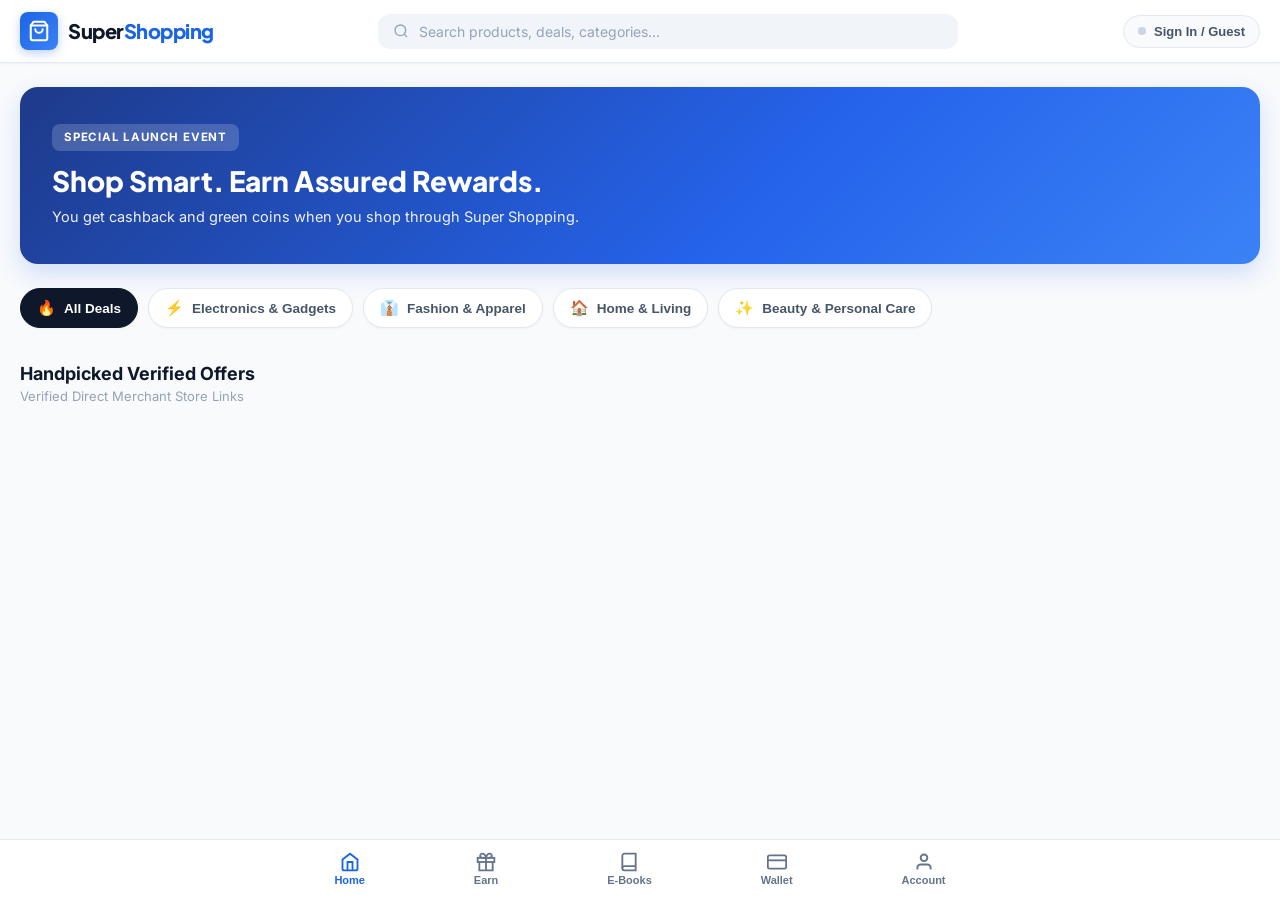
==== index.html @ d572c977 "Update index.html" ====
<!DOCTYPE html>
<html lang="en">
<head>
  <meta charset="UTF-8" />
  <meta name="viewport" content="width=device-width, initial-scale=1.0, maximum-scale=1.0, user-scalable=no" />
  <title>Super Shopping | Smart Shopping & Verified Rewards</title>
  
  <!-- Modern Inter & Roboto Fonts -->
  <link rel="preconnect" href="https://fonts.googleapis.com">
  <link rel="preconnect" href="https://fonts.gstatic.com" crossorigin>
  <link href="https://fonts.googleapis.com/css2?family=Inter:wght@400;500;600;700;800&family=Plus+Jakarta+Sans:wght@700;800&display=swap" rel="stylesheet">
  
 <link rel="stylesheet" href="style.css?v=3.1" />
</head>
<body>

  <!-- ROOT FULL-WIDTH APP WRAPPER -->
  <div class="site-wrapper">

    <!-- GLOBAL NAVBAR (RESPONSIVE FULL WIDTH) -->
    <header class="main-navbar" id="mainNavbar">
      <div class="nav-container">
        
        <!-- Brand Logo -->
        <div class="brand-block" onclick="switchTab('home')">
          <div class="brand-icon">
            <svg width="22" height="22" viewBox="0 0 24 24" fill="none" stroke="currentColor" stroke-width="2.2" stroke-linecap="round" stroke-linejoin="round">
              <path d="M6 2L3 6v14a2 2 0 0 0 2 2h14a2 2 0 0 0 2-2V6l-3-4z"></path>
              <line x1="3" y1="6" x2="21" y2="6"></line>
              <path d="M16 10a4 4 0 0 1-8 0"></path>
            </svg>
          </div>
          <span class="brand-name">Super<span class="brand-accent">Shopping</span></span>
        </div>

        <!-- Global Search Bar (Only shown on 'home' and 'ebooks') -->
        <div class="nav-search-bar" id="navSearchBar">
          <span class="search-lens">
            <svg width="16" height="16" viewBox="0 0 24 24" fill="none" stroke="currentColor" stroke-width="2">
              <circle cx="11" cy="11" r="8"></circle>
              <line x1="21" y1="21" x2="16.65" y2="16.65"></line>
            </svg>
          </span>
          <input 
            type="text" 
            id="globalSearchInput" 
            placeholder="Search products, deals, categories..." 
            autocomplete="off" 
          />
          <button type="button" class="btn-clear-search" id="btnClearSearch" style="display:none;">✕</button>
        </div>

        <!-- Header Title Bar for Earn, Wallet, Account -->
        <div class="nav-title-bar" id="navTitleBar" style="display:none;">
          <h2 class="nav-section-title" id="navSectionTitle">Earn Rewards</h2>
        </div>

        <!-- Right Side User Authentication Pill -->
        <div class="nav-user-actions">
          <button type="button" class="user-auth-pill" id="userAuthPill" onclick="handleAuthButtonClick()">
            <span class="status-dot"></span>
            <span id="userPillText">Sign In / Guest</span>
          </button>
        </div>

      </div>
    </header>

    <!-- MAIN VIEWPORT CONTAINER -->
    <main class="main-content" id="mainContent">

      <!-- ==================== TAB 1: HOME ==================== -->
      <section class="tab-pane active" id="pane-home">
        <div class="content-container">
          
          <!-- Promo Hero Banner -->
          <div class="hero-banner-card">
            <div class="hero-text-content">
              <span class="hero-tag">Special Launch Event</span>
              <h1 class="hero-title">Shop Smart. Earn Assured Rewards.</h1>
<p class="hero-desc">You get cashback and green coins when you shop through Super Shopping.</p>
            </div>
          </div>

          <!-- Category Navigation Pills With Aesthetic Icons -->
          <div class="categories-bar" id="homeCategoriesBar">
            <button class="cat-pill active" data-category="all">
              <span class="cat-icon">🔥</span> All Deals
            </button>
            <button class="cat-pill" data-category="electronics">
              <span class="cat-icon">⚡</span> Electronics & Gadgets
            </button>
            <button class="cat-pill" data-category="fashion">
              <span class="cat-icon">👔</span> Fashion & Apparel
            </button>
            <button class="cat-pill" data-category="home">
              <span class="cat-icon">🏠</span> Home & Living
            </button>
            <button class="cat-pill" data-category="beauty">
              <span class="cat-icon">✨</span> Beauty & Personal Care
            </button>
          </div>

          <!-- Product Feed Heading -->
          <div class="feed-header">
            <div>
              <h3 class="feed-title">Handpicked Verified Offers</h3>
              <p class="feed-subtitle">Verified Direct Merchant Store Links</p>
            </div>
          </div>

          <!-- ==================== PRODUCT DETAIL VIEW (PDP SCREEN) ==================== -->
      <section class="product-detail-view" id="productDetailView" style="display:none;">
        <div class="content-container">
          
          <!-- Top Back Bar -->
          <div class="pdp-top-bar">
            <button type="button" class="btn-pdp-back" onclick="closeProductDetail()">
              ← Back to Deals
            </button>
            <span class="pdp-share-icon" onclick="shareCurrentProduct()">🔗 Share</span>
          </div>

          <!-- PDP Content Layout -->
          <div class="pdp-layout">
            <!-- Left/Top: Product Main Showcase & Gallery -->
            <div class="pdp-media-box">
              <div class="pdp-main-image-wrap">
                <img id="pdpMainImg" src="" alt="Product" />
                <span class="pdp-verified-badge">Verified Deal</span>
              </div>
              <div class="pdp-rating-pill" id="pdpRatingBadge">
                <span class="star">★</span> <span id="pdpRatingVal">4.2</span> | <span id="pdpReviewsCount">180 reviews</span>
              </div>
            </div>

            <!-- Right/Bottom: Product Specs & Options -->
            <div class="pdp-info-box">
              <h2 class="pdp-product-title" id="pdpTitle">Product Title</h2>
              
              <div class="pdp-reward-pill">
                🪙 Eligible for assured Cashback & Green Coins after delivery!
              </div>

              <!-- Select Size Section -->
              <div class="pdp-section-block" id="pdpSizeSection">
                <div class="pdp-section-header">
                  <strong>Select Size</strong>
                  <span class="pdp-sublink">Size Chart</span>
                </div>
                <div class="pdp-chips-row" id="pdpSizeChips">
                  <button type="button" class="size-chip active">28</button>
                  <button type="button" class="size-chip">30</button>
                  <button type="button" class="size-chip">32</button>
                  <button type="button" class="size-chip">34</button>
                </div>
              </div>

              <!-- Select Color Section -->
              <div class="pdp-section-block" id="pdpColorSection">
                <div class="pdp-section-header">
                  <strong>Select Color</strong>
                </div>
                <div class="pdp-colors-row" id="pdpColorChips">
                  <span class="color-dot active" style="background: #111;" title="Black"></span>
                  <span class="color-dot" style="background: #2563eb;" title="Blue"></span>
                  <span class="color-dot" style="background: #64748b;" title="Grey"></span>
                </div>
              </div>

              <!-- Product Details / Description -->
              <div class="pdp-section-block">
                <strong class="pdp-subheading">Product Details</strong>
                <p class="pdp-description-text" id="pdpDescription">
                  High quality genuine merchant product. Comes with official merchant return policy and standard delivery tracking.
                </p>
              </div>

              <!-- Related Products Shelf -->
              <div class="pdp-section-block pdp-related-block">
                <strong class="pdp-subheading">Related Recommendations</strong>
                <div class="pdp-related-grid" id="pdpRelatedGrid">
                  <!-- Dynamic related items -->
                </div>
              </div>

            </div>
          </div>

        </div>

        <!-- Sticky Bottom Bar (Photo 2 Standard) -->
        <div class="pdp-bottom-sticky">
          <div class="pdp-sticky-container">
            <div class="pdp-price-display">
              <span class="pdp-price-label">Price</span>
              <div class="pdp-price-values">
                <strong class="pdp-curr-price" id="pdpBottomPrice">₹0</strong>
                <span class="pdp-old-mrp" id="pdpBottomMrp">₹0</span>
              </div>
            </div>
            <a href="#" target="_blank" rel="noopener noreferrer" class="btn-click-to-buy" id="pdpBuyButton">
              Click to Buy ⚡
            </a>
          </div>
        </div>
      </section>

      <!-- ==================== TAB 2: EARN ==================== -->
      <section class="tab-pane" id="pane-earn">
        <div class="content-container form-container">
          
          <div class="form-sheet-card">
            <div class="form-header-block">
              <h2 class="form-title">Claim Purchase Reward</h2>
              <p class="form-help-text">
                Submit authentic verification proofs within <strong>1 to 48 hours</strong> following order delivery to start audit verification.
              </p>
            </div>

            <form id="rewardClaimForm" class="styled-form" novalidate>
              
              <div class="input-grid-row">
                <div class="input-field-group">
                  <label for="storeSelect">Merchant Platform *</label>
                  <select id="storeSelect" class="form-control" required>
                    <option value="amazon">Amazon Official Store</option>
                    <option value="flipkart">Flipkart Store (EarnKaro Verified)</option>
                    <option value="myntra">Myntra Official</option>
                    <option value="other">Other Supported Merchants</option>
                  </select>
                </div>

                <div class="input-field-group">
                  <label for="orderIdInput">Store Order ID *</label>
                  <input type="text" id="orderIdInput" class="form-control" placeholder="e.g., 402-9182371-1928301" required />
                </div>
              </div>

              <div class="input-field-group">
                <label for="productNameInput">Product Model / Description *</label>
                <input type="text" id="productNameInput" class="form-control" placeholder="e.g., Men Casual Cotton Shirt / Noise Smartwatch" required />
              </div>

              <!-- Live Proof Camera Desk -->
              <div class="verification-desk">
                <label class="section-label">Required Live Proof Captures</label>
                
                <div class="proof-capture-grid">
                  <!-- Proof 1: Invoice -->
                  <div class="proof-card" id="cardProofInvoice">
                    <div class="proof-meta">
                      <span class="proof-heading">1. Tax Invoice / Paper Bill</span>
                      <span class="proof-badge" id="badgeInvoice">Pending</span>
                    </div>
                    <button type="button" class="btn-camera" onclick="openLiveCamera('invoice')">
                      📷 Open Camera
                    </button>
                    <div class="proof-thumb" id="thumbInvoice" style="display:none;"></div>
                  </div>

                  <!-- Proof 2: Unboxed Product -->
                  <div class="proof-card" id="cardProofProduct">
                    <div class="proof-meta">
                      <span class="proof-heading">2. Unboxed Physical Item</span>
                      <span class="proof-badge" id="badgeProduct">Pending</span>
                    </div>
                    <button type="button" class="btn-camera" onclick="openLiveCamera('product')">
                      📷 Open Camera
                    </button>
                    <div class="proof-thumb" id="thumbProduct" style="display:none;"></div>
                  </div>

                  <!-- Proof 3: Delivery Confirmation -->
                  <div class="proof-card" id="cardProofDelivery">
                    <div class="proof-meta">
                      <span class="proof-heading">3. Delivery Status Screenshot</span>
                      <span class="proof-badge" id="badgeDelivery">Pending</span>
                    </div>
                    <button type="button" class="btn-camera" onclick="openLiveCamera('delivery')">
                      📷 Capture Status
                    </button>
                    <div class="proof-thumb" id="thumbDelivery" style="display:none;"></div>
                  </div>
                </div>
              </div>

              <!-- Reward Selection (Two Clean Interactive Cards) -->
              <div class="reward-selection-desk">
                <label class="section-label">Select Reward Program</label>
                
                <div class="reward-cards-dual">
                  <!-- Cashback Reward -->
                  <div class="reward-plan-card selected" id="optCashback" onclick="selectRewardPlan('cashback')">
                    <div class="plan-radio"></div>
                    <div class="plan-details">
                      <div class="plan-title-line">
                        <span class="plan-icon">💰</span>
                        <strong>Cashback Reward</strong>
                      </div>
                      <span class="plan-badge-gold">100-Day Clearance Timeline</span>
                      <p class="plan-desc">Settled directly via UPI on Day 101 following merchant return reconciliation.</p>
                    </div>
                  </div>

                  <!-- Green Coins -->
                  <div class="reward-plan-card" id="optCoins" onclick="selectRewardPlan('coins')">
                    <div class="plan-radio"></div>
                    <div class="plan-details">
                      <div class="plan-title-line">
                        <span class="plan-icon">🪙</span>
                        <strong>Green Coins</strong>
                      </div>
                      <span class="plan-badge-green">7-Day Fast Clearance</span>
                      <p class="plan-desc">Accelerated settlement for instant redemption across our Digital E-Books library.</p>
                    </div>
                  </div>
                </div>
              </div>

              <!-- Conditional UPI Input -->
              <div class="input-field-group" id="upiFieldBox">
                <label for="upiAddressInput">Beneficiary UPI ID (For 101st Day Settlement) *</label>
                <input type="text" id="upiAddressInput" class="form-control" placeholder="username@bank / mobile@upi" />
              </div>

              <button type="submit" class="btn-action-primary btn-submit-claim">
                Submit Claim for Audit Verification
              </button>
            </form>

          </div>

        </div>
      </section>

      <!-- ==================== TAB 3: E-BOOKS ==================== -->
      <section class="tab-pane" id="pane-ebooks">
        <div class="content-container">
          
          <div class="library-segment-bar">
            <button class="seg-btn active" id="btnSegStore" onclick="switchEbookView('store')">Catalog Store</button>
            <button class="seg-btn" id="btnSegLibrary" onclick="switchEbookView('library')">My Library (0)</button>
          </div>

          <!-- Categories Filter -->
          <div class="categories-bar" id="ebookCategoriesBar">
            <button class="cat-pill active" data-ebcat="all"><span class="cat-icon">📚</span> All Guides</button>
            <button class="cat-pill" data-ebcat="notes1112"><span class="cat-icon">🎓</span> Class 11-12 Notes</button>
            <button class="cat-pill" data-ebcat="commerce"><span class="cat-icon">📊</span> B.Com & Accounts</button>
            <button class="cat-pill" data-ebcat="business"><span class="cat-icon">🚀</span> Growth & Marketing</button>
          </div>

          <!-- Books Fluid Grid -->
          <div class="ebooks-fluid-grid" id="ebooksCatalogGrid">
            <!-- Dynamic or Empty State via app.js -->
          </div>

          <!-- Empty Library Container -->
          <div class="library-empty-view" id="ebooksLibraryView" style="display:none;">
            <div class="empty-panel">
              <span class="empty-glyph">📖</span>
              <h3>Your Library is Empty</h3>
              <p>Redeem Green Coins earned from purchases to unlock exclusive digital guides and study notes.</p>
              <button type="button" class="btn-action-secondary" onclick="switchEbookView('store')">Browse Catalog</button>
            </div>
          </div>

        </div>
      </section>

      <!-- ==================== TAB 4: WALLET ==================== -->
      <section class="tab-pane" id="pane-wallet">
        <div class="content-container">
          
          <!-- Balance Summary Cards (Real 0 Balance) -->
          <div class="wallet-metrics-grid">
            <div class="metric-card metric-coins">
              <span class="metric-label">Available Green Coins</span>
              <h2 class="metric-value" id="walletCoinAmount">0</h2>
              <button type="button" class="metric-action-btn" onclick="switchTab('ebooks')">Explore E-Books →</button>
            </div>

            <div class="metric-card metric-cash">
              <span class="metric-label">Upcoming Payout Pipeline</span>
              <h2 class="metric-value" id="walletCashAmount">₹0</h2>
              <span class="metric-note">Standard 101st Day UPI Settlement</span>
            </div>
          </div>

          <!-- 100-Day Lifecycle Orders Pipeline -->
          <div class="wallet-pipeline-desk">
            <div class="feed-header">
              <div>
                <h3 class="feed-title">Order Clearance Pipeline (100-Day Tracker)</h3>
                <p class="feed-subtitle">Live Lifecycle & Merchant Return Reconciliation</p>
              </div>
            </div>

            <div class="pipeline-orders-list" id="pipelineOrdersList">
              <!-- Default Clean Empty State (No Dummy Data) -->
            </div>
          </div>

        </div>
      </section>

      <!-- ==================== TAB 5: ACCOUNT ==================== -->
      <section class="tab-pane" id="pane-account">
        <div class="content-container form-container">
          
          <!-- Account Identity Header -->
          <div class="profile-hero-card">
            <div class="profile-avatar-wrapper">
              <div class="avatar-circle" id="avatarCircle">
                <span id="avatarInitials">SS</span>
                <img id="avatarImg" src="" alt="Profile Avatar" style="display:none;" />
              </div>
              <label for="dpUploadInput" class="avatar-edit-label" title="Change Avatar">📷</label>
              <input type="file" id="dpUploadInput" accept="image/*" style="display:none;" />
            </div>
            <h3 class="profile-user-name" id="profileNameDisplay">Guest Account</h3>
            <span class="profile-user-id" id="profileIdDisplay">ID: SS-GUEST-0000</span>
          </div>

          <!-- Profile Details Editor -->
          <div class="setting-card">
            <h4 class="card-title">Personal Information</h4>
            <form id="profileUpdateForm" class="styled-form">
              <div class="input-grid-row">
                <div class="input-field-group">
                  <label>Full Legal Name</label>
                  <input type="text" id="profNameInput" class="form-control" placeholder="Enter Full Name" />
                </div>
                <div class="input-field-group">
                  <label>Mobile Number (+91)</label>
                  <input type="tel" id="profPhoneInput" class="form-control" placeholder="10-digit mobile number" />
                </div>
              </div>
              <div class="input-field-group">
                <label>Default Postal Address</label>
                <textarea id="profAddressInput" class="form-control" rows="2" placeholder="Full residential delivery address..."></textarea>
              </div>
              <button type="submit" class="btn-action-secondary">Update Profile Details</button>
            </form>
          </div>

          <!-- 5 Visual Referral Slots Hub -->
          <div class="setting-card referral-desk">
            <div class="ref-hero">
              <span class="ref-badge-icon">🎁</span>
              <div>
                <h4 class="card-title mb-1">Invite Friends & Earn Rewards</h4>
                <p class="ref-info">Receive 10 Green Coins for every verified signup (5 Slots Maximum).</p>
              </div>
            </div>

            <!-- 5 Slots Badges Grid -->
            <div class="slots-visual-grid" id="slotsVisualGrid">
              <!-- Injected by app.js (All Default Empty) -->
            </div>

            <div class="ref-share-bar">
              <span class="ref-code-label">Your Exclusive Invite Code:</span>
              <div class="ref-code-box">
                <strong id="refCodeText">SS-REF-0000</strong>
                <button type="button" class="btn-copy-code" onclick="copyInviteCode()">Copy</button>
              </div>
            </div>

            <button type="button" class="btn-whatsapp-share" onclick="shareOnWhatsApp()">
              ⚡ Share Invite Link via WhatsApp
            </button>
          </div>

          <!-- Help & Support: 4 Smart FAQs (Accordion) -->
          <div class="setting-card">
            <h4 class="card-title">Frequently Asked Questions</h4>
            <div class="faq-group" id="faqGroup">
              
              <div class="faq-accordion-item">
                <button type="button" class="faq-trigger" onclick="toggleFaqAccordion(this)">
                  <span>1. What is Super Shopping and how does it work?</span>
                  <span class="faq-arrow">▼</span>
                </button>
                <div class="faq-collapse">
                  <p>Super Shopping is a customer reward discovery portal. When you navigate through our verified catalog links to complete purchases on Amazon or Flipkart, you earn authentic <strong>Cashback Rewards</strong> or <strong>Green Coins</strong> at zero extra cost.</p>
                </div>
              </div>

              <div class="faq-accordion-item">
                <button type="button" class="faq-trigger" onclick="toggleFaqAccordion(this)">
                  <span>2. How do I claim rewards after placing an order?</span>
                  <span class="faq-arrow">▼</span>
                </button>
                <div class="faq-collapse">
                  <p>Upon product delivery, access the <strong>Earn</strong> section between 1 to 48 hours. Submit your Store Order ID, Product Name, and live camera captures of your tax invoice, unboxed physical item, and delivery confirmation screenshot.</p>
                </div>
              </div>

              <div class="faq-accordion-item">
                <button type="button" class="faq-trigger" onclick="toggleFaqAccordion(this)">
                  <span>3. What is the difference between Cashback and Green Coins?</span>
                  <span class="faq-arrow">▼</span>
                </button>
                <div class="faq-collapse">
                  <p><strong>Green Coins</strong> undergo a 7-day expedited clearance cycle and can be redeemed for educational notes and e-books. <strong>Cashback Rewards</strong> adhere to a standard 100-day settlement timeline and are disbursed on Day 101 directly to your bank account via UPI.</p>
                </div>
              </div>

              <div class="faq-accordion-item">
                <button type="button" class="faq-trigger" onclick="toggleFaqAccordion(this)">
                  <span>4. Does shopping via Super Shopping increase product prices?</span>
                  <span class="faq-arrow">▼</span>
                </button>
                <div class="faq-collapse">
                  <p><strong>Never.</strong> You pay the exact same deal pricing, promotional offers, and shipping fees established by Amazon or Flipkart. Rewards are independent loyalty incentives distributed by Super Shopping.</p>
                </div>
              </div>

            </div>
          </div>

          <!-- Legal Policy Hub Access -->
          <div class="setting-card policy-access-box">
            <div>
              <h4 class="card-title mb-1">📜 Legal Terms & Reward Policies</h4>
              <p class="ref-info">Review regulatory compliance, anti-fraud rules, and terms.</p>
            </div>
            <button type="button" class="btn-action-outline" onclick="openPolicyModal()">View Policy</button>
          </div>

          <!-- Session Logout Action -->
          <div class="account-footer-action">
            <button type="button" class="btn-logout" onclick="performLogout()">
              🚪 Sign Out of Account
            </button>
          </div>

        </div>
      </section>

    </main>

    <!-- FIXED FLIPKART-STYLE BOTTOM NAVIGATION (ALWAYS VISIBLE) -->
    <nav class="fixed-bottom-bar" id="fixedBottomBar">
      <div class="bottom-bar-inner">
        <button type="button" class="bottom-tab-btn active" data-tab="home" onclick="switchTab('home')">
          <span class="bottom-icon">
            <svg width="20" height="20" viewBox="0 0 24 24" fill="none" stroke="currentColor" stroke-width="2.2">
              <path d="M3 9l9-7 9 7v11a2 2 0 0 1-2 2H5a2 2 0 0 1-2-2z"></path>
              <polyline points="9 22 9 12 15 12 15 22"></polyline>
            </svg>
          </span>
          <span class="bottom-label">Home</span>
        </button>

        <button type="button" class="bottom-tab-btn" data-tab="earn" onclick="switchTab('earn')">
          <span class="bottom-icon">
            <svg width="20" height="20" viewBox="0 0 24 24" fill="none" stroke="currentColor" stroke-width="2.2">
              <polyline points="20 12 20 22 4 22 4 12"></polyline>
              <rect x="2" y="7" width="20" height="5"></rect>
              <line x1="12" y1="22" x2="12" y2="7"></line>
              <path d="M12 7H7.5a2.5 2.5 0 0 1 0-5C11 2 12 7 12 7z"></path>
              <path d="M12 7h4.5a2.5 2.5 0 0 0 0-5C13 2 12 7 12 7z"></path>
            </svg>
          </span>
          <span class="bottom-label">Earn</span>
        </button>

        <button type="button" class="bottom-tab-btn" data-tab="ebooks" onclick="switchTab('ebooks')">
          <span class="bottom-icon">
            <svg width="20" height="20" viewBox="0 0 24 24" fill="none" stroke="currentColor" stroke-width="2.2">
              <path d="M4 19.5A2.5 2.5 0 0 1 6.5 17H20"></path>
              <path d="M6.5 2H20v20H6.5A2.5 2.5 0 0 1 4 19.5v-15A2.5 2.5 0 0 1 6.5 2z"></path>
            </svg>
          </span>
          <span class="bottom-label">E-Books</span>
        </button>

        <button type="button" class="bottom-tab-btn" data-tab="wallet" onclick="switchTab('wallet')">
          <span class="bottom-icon">
            <svg width="20" height="20" viewBox="0 0 24 24" fill="none" stroke="currentColor" stroke-width="2.2">
              <rect x="1" y="4" width="22" height="16" rx="2" ry="2"></rect>
              <line x1="1" y1="10" x2="23" y2="10"></line>
            </svg>
          </span>
          <span class="bottom-label">Wallet</span>
        </button>

        <button type="button" class="bottom-tab-btn" data-tab="account" onclick="switchTab('account')">
          <span class="bottom-icon">
            <svg width="20" height="20" viewBox="0 0 24 24" fill="none" stroke="currentColor" stroke-width="2.2">
              <path d="M20 21v-2a4 4 0 0 0-4-4H8a4 4 0 0 0-4 4v2"></path>
              <circle cx="12" cy="7" r="4"></circle>
            </svg>
          </span>
          <span class="bottom-label">Account</span>
        </button>
      </div>
    </nav>

    <!-- ==================== MODAL 1: AUTH GATEWAY ==================== -->
    <div class="overlay-backdrop" id="authGatewayModal" style="display:none;">
      <div class="overlay-dialog">
        <div class="overlay-header">
          <div class="brand-block">
            <span class="brand-name">Super<span class="brand-accent">Shopping</span></span>
          </div>
          <button type="button" class="btn-close-overlay" onclick="closeAuthModal()">✕</button>
        </div>

        <div class="auth-segment-switch">
          <button type="button" class="segment-pill active" id="btnToggleLogin" onclick="setAuthMode('login')">Sign In</button>
          <button type="button" class="segment-pill" id="btnToggleSignup" onclick="setAuthMode('signup')">Create Account</button>
        </div>

        <form id="authCoreForm" class="styled-form mt-3">
          <div class="input-field-group" id="groupSignupName" style="display:none;">
            <label>Full Legal Name *</label>
            <input type="text" id="authNameInput" class="form-control" placeholder="Enter Full Name" />
          </div>

          <div class="input-field-group">
            <label>Email or Mobile Number *</label>
            <input type="text" id="authIdentifierInput" class="form-control" placeholder="name@example.com / 9876543210" required />
          </div>

          <div class="input-field-group">
            <label>Password *</label>
            <input type="password" id="authPasswordInput" class="form-control" placeholder="Enter secure password" required />
          </div>

          <div class="input-field-group" id="groupSignupReferral" style="display:none;">
            <label>Referral Code (Optional)</label>
            <input type="text" id="authRefInput" class="form-control" placeholder="e.g. SS-REF-1234" />
          </div>

          <!-- Mandatory Legal Agreement -->
          <div class="checkbox-legal-row" id="groupSignupAgreement" style="display:none;">
            <input type="checkbox" id="authAgreementBox" />
            <label for="authAgreementBox">
              I certify that I agree to the <a href="javascript:void(0)" onclick="openPolicyModal()">Terms of Service, Cashback Policy & Guidelines</a>.
            </label>
          </div>

          <button type="submit" class="btn-action-primary w-100" id="btnAuthAction">
            Sign In to Account
          </button>
        </form>

        <div class="guest-bypass-box">
          <button type="button" class="btn-text-bypass" onclick="closeAuthModal()">Continue as Guest / Browse Deals →</button>
        </div>
      </div>
    </div>

    <!-- ==================== MODAL 2: SEARCH NOT FOUND / REQUEST PRODUCT ==================== -->
    <div class="overlay-backdrop" id="searchMissModal" style="display:none;">
      <div class="overlay-dialog">
        <div class="overlay-header">
          <h4 class="overlay-title">Product Not Found in Catalog</h4>
          <button type="button" class="btn-close-overlay" onclick="closeSearchMissModal()">✕</button>
        </div>
        <div class="dialog-body-text">
          <p>We could not find matching deals for your search term. Would you like to request reward eligibility for this product?</p>
          <div class="input-field-group mt-3">
            <label>Paste Amazon / Flipkart Product URL</label>
            <input type="url" id="requestProductUrl" class="form-control" placeholder="https://www.amazon.in/dp/..." />
          </div>
          <button type="button" class="btn-action-primary w-100 mt-2" onclick="submitProductRequest()">
            Submit URL for Reward Activation
          </button>
        </div>
      </div>
    </div>

    <!-- ==================== MODAL 3: IN-APP LIVE CAMERA ==================== -->
    <div class="overlay-backdrop" id="inAppCameraModal" style="display:none;">
      <div class="camera-fullscreen-viewport">
        <div class="camera-hud-top">
          <span class="camera-target-label" id="cameraTargetLabel">Live Camera Verification</span>
          <button type="button" class="btn-close-camera" onclick="closeLiveCamera()">✕</button>
        </div>

        <div class="camera-stream-box">
          <video id="cameraVideoFeed" autoplay playsinline muted></video>
          <div class="camera-frame-guide">
            <div class="guide-box"></div>
            <span class="guide-caption">Position bill / item clearly within the frame</span>
          </div>
          <canvas id="cameraCaptureCanvas" style="display:none;"></canvas>
        </div>

        <div class="camera-hud-bottom">
          <button type="button" class="btn-trigger-snap" onclick="captureLiveSnapshot()">
            <div class="snap-core"></div>
          </button>
        </div>
      </div>
    </div>

    <!-- ==================== MODAL 4: LEGAL POLICY ==================== -->
    <div class="overlay-backdrop" id="legalPolicyModal" style="display:none;">
      <div class="overlay-dialog policy-dialog">
        <div class="overlay-header">
          <h4 class="overlay-title">Terms of Service & Reward Policies</h4>
          <button type="button" class="btn-close-overlay" onclick="closePolicyModal()">✕</button>
        </div>
        <div class="policy-scroll-area">
          <h5>1. Standard 100-Day Clearance Lifecycle</h5>
          <p>Super Shopping acts as an independent performance marketing platform. All Cashback Rewards are processed strictly following the respective merchant's statutory return window and commission reconciliation, payable on Day 101 via UPI.</p>

          <h5>2. Anti-Fraud & Physical Proof Validation</h5>
          <p>To eliminate fraudulent submissions, claims must feature authentic, in-app live captures of invoice and unboxed items submitted within 48 hours of delivery. Screen captures or returned orders are permanently voided without notice.</p>

          <h5>3. Merchant Association Disclaimer</h5>
          <p>Super Shopping is an independent directory and is not officially associated with or endorsed by Amazon, Flipkart, or any merchant. Product delivery, warranties, and logistics reside exclusively with the merchants.</p>

          <h5>4. Digital Loyalty Assets (Green Coins)</h5>
          <p>Green Coins represent platform micro-learning loyalty credits strictly redeemable for platform digital library assets. They do not constitute official legal currency or direct demandable bank liabilities.</p>
        </div>
      </div>
    </div>

  </div> <!-- End Site Wrapper -->

  <script src="app.js?v=9.0"></script>
</body>
</html>
---- style.css ----
/* ==========================================================================
   SUPER SHOPPING - GLOBAL RESPONSIVE DESIGN SYSTEM (FLUID ARCHITECTURE)
   ========================================================================== */

:root {
  --primary-blue: #1a65e5;
  --primary-blue-dark: #1048a9;
  --accent-gold: #f59e0b;
  --accent-gold-light: #fffbeb;
  --accent-green: #10b981;
  --accent-green-light: #ecfdf5;
  --bg-page: #f8fafc;
  --bg-surface: #ffffff;
  --text-primary: #0f172a;
  --text-secondary: #475569;
  --text-muted: #94a3b8;
  --border-light: #e2e8f0;
  --border-focus: #2563eb;
  --radius-sm: 8px;
  --radius-md: 12px;
  --radius-lg: 18px;
  --radius-full: 9999px;
  --shadow-subtle: 0 1px 3px rgba(0, 0, 0, 0.04);
  --shadow-card: 0 4px 16px rgba(15, 23, 42, 0.05);
  --shadow-float: 0 12px 30px rgba(15, 23, 42, 0.12);
  --font-base: 'Inter', system-ui, -apple-system, sans-serif;
  --font-brand: 'Plus Jakarta Sans', system-ui, -apple-system, sans-serif;
}

* {
  margin: 0;
  padding: 0;
  box-sizing: border-box;
  -webkit-tap-highlight-color: transparent;
}

body {
  font-family: var(--font-base);
  background-color: var(--bg-page);
  color: var(--text-primary);
  line-height: 1.5;
  min-height: 100vh;
}

/* ==========================================================================
   FULL-WIDTH FLUID SITE WRAPPER
   ========================================================================== */
.site-wrapper {
  width: 100%;
  min-height: 100vh;
  display: flex;
  flex-direction: column;
  position: relative;
  background-color: var(--bg-page);
}

.content-container {
  width: 100%;
  max-width: 1280px;
  margin: 0 auto;
  padding: 0 20px;
}

.form-container {
  max-width: 720px;
}

/* ==========================================================================
   NAVBAR (DESKTOP & MOBILE FLUID HEADER)
   ========================================================================== */
.main-navbar {
  position: sticky;
  top: 0;
  left: 0;
  width: 100%;
  background: var(--bg-surface);
  border-bottom: 1px solid var(--border-light);
  z-index: 100;
  box-shadow: var(--shadow-subtle);
}

.nav-container {
  max-width: 1280px;
  margin: 0 auto;
  padding: 12px 20px;
  display: flex;
  align-items: center;
  justify-content: space-between;
  gap: 16px;
}

.brand-block {
  display: flex;
  align-items: center;
  gap: 10px;
  cursor: pointer;
  user-select: none;
}

.brand-icon {
  width: 38px;
  height: 38px;
  background: linear-gradient(135deg, var(--primary-blue), #3b82f6);
  color: #fff;
  border-radius: var(--radius-sm);
  display: flex;
  align-items: center;
  justify-content: center;
  box-shadow: 0 3px 10px rgba(26, 101, 229, 0.3);
}

.brand-name {
  font-family: var(--font-brand);
  font-size: 20px;
  font-weight: 800;
  letter-spacing: -0.5px;
  color: var(--text-primary);
}

.brand-accent {
  color: var(--primary-blue);
}

.nav-search-bar {
  flex: 1;
  max-width: 580px;
  display: flex;
  align-items: center;
  background: #f1f5f9;
  border: 1.5px solid transparent;
  border-radius: var(--radius-md);
  padding: 8px 14px;
  gap: 10px;
  transition: all 0.2s ease;
}

.nav-search-bar:focus-within {
  background: #ffffff;
  border-color: var(--border-focus);
  box-shadow: 0 0 0 3px rgba(37, 99, 235, 0.12);
}

.search-lens {
  color: var(--text-muted);
  display: flex;
  align-items: center;
}

.nav-search-bar input {
  width: 100%;
  border: none;
  background: transparent;
  outline: none;
  font-family: inherit;
  font-size: 14px;
  color: var(--text-primary);
}

.nav-search-bar input::placeholder {
  color: #94a3b8;
}

.btn-clear-search {
  background: none;
  border: none;
  color: var(--text-muted);
  font-size: 14px;
  cursor: pointer;
}

.nav-title-bar {
  flex: 1;
}

.nav-section-title {
  font-size: 18px;
  font-weight: 700;
  color: var(--text-primary);
}

.user-auth-pill {
  display: flex;
  align-items: center;
  gap: 8px;
  background: #f8fafc;
  border: 1px solid var(--border-light);
  padding: 8px 14px;
  border-radius: var(--radius-full);
  font-size: 13px;
  font-weight: 600;
  color: var(--text-secondary);
  cursor: pointer;
  transition: all 0.15s ease;
}

.user-auth-pill:hover {
  background: #f1f5f9;
  border-color: #cbd5e1;
}

.status-dot {
  width: 8px;
  height: 8px;
  border-radius: 50%;
  background: #cbd5e1;
}

.user-auth-pill.logged-in .status-dot {
  background: var(--accent-green);
}

/* ==========================================================================
   VIEWPORT SCROLLABLE AREA
   ========================================================================== */
.main-content {
  flex: 1;
  padding: 24px 0 90px 0; /* Pad bottom for fixed bottom bar */
}

.tab-pane {
  display: none;
  animation: fadeInPane 0.2s cubic-bezier(0.16, 1, 0.3, 1);
}

.tab-pane.active {
  display: block;
}

@keyframes fadeInPane {
  from { opacity: 0; transform: translateY(4px); }
  to { opacity: 1; transform: translateY(0); }
}

/* ==========================================================================
   HOME TAB (FLUID PRODUCT GRID & CATEGORIES)
   ========================================================================== */
.hero-banner-card {
  background: linear-gradient(135deg, #1e3a8a, #2563eb 60%, #3b82f6);
  border-radius: var(--radius-lg);
  padding: 36px 32px;
  color: #ffffff;
  margin-bottom: 24px;
  box-shadow: 0 10px 24px rgba(37, 99, 235, 0.18);
}

.hero-tag {
  font-size: 11.5px;
  font-weight: 700;
  text-transform: uppercase;
  letter-spacing: 0.8px;
  background: rgba(255, 255, 255, 0.18);
  padding: 5px 12px;
  border-radius: var(--radius-sm);
  display: inline-block;
  margin-bottom: 12px;
}

.hero-title {
  font-family: var(--font-brand);
  font-size: 28px;
  font-weight: 800;
  line-height: 1.25;
  margin-bottom: 8px;
}

.hero-desc {
  font-size: 14.5px;
  opacity: 0.92;
  max-width: 680px;
}

/* Categories Bar With Clean Icons */
.categories-bar {
  display: flex;
  gap: 10px;
  overflow-x: auto;
  padding-bottom: 8px;
  margin-bottom: 24px;
  scrollbar-width: none;
}

.categories-bar::-webkit-scrollbar {
  display: none;
}

.cat-pill {
  flex-shrink: 0;
  background: var(--bg-surface);
  border: 1px solid var(--border-light);
  padding: 10px 16px;
  border-radius: var(--radius-full);
  font-size: 13.5px;
  font-weight: 600;
  color: var(--text-secondary);
  cursor: pointer;
  display: flex;
  align-items: center;
  gap: 8px;
  transition: all 0.15s ease;
  box-shadow: var(--shadow-subtle);
}

.cat-pill:hover {
  border-color: #cbd5e1;
}

.cat-pill.active {
  background: var(--text-primary);
  color: #ffffff;
  border-color: var(--text-primary);
}

.cat-icon {
  font-size: 15px;
}

.feed-header {
  display: flex;
  justify-content: space-between;
  align-items: flex-end;
  margin-bottom: 16px;
}

.feed-title {
  font-size: 18px;
  font-weight: 700;
  color: var(--text-primary);
}

.feed-subtitle {
  font-size: 13px;
  color: var(--text-muted);
}

/* REAL RESPONSIVE PRODUCT GRID */
.products-fluid-grid {
  display: grid;
  grid-template-columns: repeat(auto-fill, minmax(220px, 1fr));
  gap: 18px;
}

/* Individual Product Card */
.product-card {
  background: var(--bg-surface);
  border-radius: var(--radius-md);
  border: 1px solid var(--border-light);
  overflow: hidden;
  display: flex;
  flex-direction: column;
  box-shadow: var(--shadow-subtle);
  transition: transform 0.18s ease, box-shadow 0.18s ease;
}

.product-card:hover {
  transform: translateY(-3px);
  box-shadow: var(--shadow-card);
}

.product-thumb-box {
  width: 100%;
  aspect-ratio: 1;
  background: #f8fafc;
  display: flex;
  align-items: center;
  justify-content: center;
  position: relative;
  overflow: hidden;
}

.product-thumb-box img {
  max-width: 82%;
  max-height: 82%;
  object-fit: contain;
}

.store-tag-badge {
  position: absolute;
  top: 8px;
  left: 8px;
  font-size: 10.5px;
  font-weight: 700;
  padding: 4px 8px;
  border-radius: 4px;
}

.badge-amazon {
  background: #232f3e;
  color: #ff9900;
}

.badge-flipkart {
  background: #2874f0;
  color: #ffffff;
}

.product-info-wrap {
  padding: 14px;
  display: flex;
  flex-direction: column;
  flex: 1;
}

.product-title-text {
  font-size: 13.5px;
  font-weight: 600;
  color: var(--text-primary);
  display: -webkit-box;
  -webkit-line-clamp: 2;
  -webkit-box-orient: vertical;
  overflow: hidden;
  margin-bottom: 8px;
}

.price-details-row {
  display: flex;
  align-items: baseline;
  gap: 8px;
  margin-bottom: 12px;
}

.sale-price {
  font-size: 17px;
  font-weight: 800;
  color: var(--text-primary);
}

.regular-price {
  font-size: 12.5px;
  color: var(--text-muted);
  text-decoration: line-through;
}

.discount-percent {
  font-size: 12px;
  font-weight: 700;
  color: var(--accent-green);
}

.btn-merchant-action {
  margin-top: auto;
  width: 100%;
  padding: 9px 12px;
  border-radius: var(--radius-sm);
  font-size: 12.5px;
  font-weight: 700;
  text-align: center;
  border: none;
  cursor: pointer;
  display: flex;
  align-items: center;
  justify-content: center;
  gap: 6px;
  text-decoration: none;
  transition: opacity 0.15s;
}

.btn-merchant-action:hover {
  opacity: 0.92;
}

.btn-amazon-style {
  background: #ff9900;
  color: #111;
}

.btn-flipkart-style {
  background: #2874f0;
  color: #fff;
}

/* ==========================================================================
   FORM & DESK CARDS (EARN & ACCOUNT)
   ========================================================================== */
.form-sheet-card, .setting-card {
  background: var(--bg-surface);
  border-radius: var(--radius-lg);
  border: 1px solid var(--border-light);
  padding: 24px;
  box-shadow: var(--shadow-subtle);
  margin-bottom: 20px;
}

.form-header-block {
  margin-bottom: 20px;
}

.form-title {
  font-size: 20px;
  font-weight: 700;
  color: var(--text-primary);
  margin-bottom: 6px;
}

.form-help-text {
  font-size: 13px;
  color: var(--text-secondary);
}

.input-grid-row {
  display: grid;
  grid-template-columns: 1fr 1fr;
  gap: 14px;
}

.input-field-group {
  margin-bottom: 16px;
}

.input-field-group label {
  display: block;
  font-size: 12.5px;
  font-weight: 600;
  color: #334155;
  margin-bottom: 6px;
}

.form-control {
  width: 100%;
  padding: 11px 14px;
  font-family: inherit;
  font-size: 14px;
  background: #f8fafc;
  border: 1px solid var(--border-light);
  border-radius: var(--radius-sm);
  outline: none;
  color: var(--text-primary);
  transition: all 0.15s;
}

.form-control:focus {
  background: #ffffff;
  border-color: var(--border-focus);
  box-shadow: 0 0 0 3px rgba(37, 99, 235, 0.1);
}

/* Proof Capture Desk */
.section-label {
  display: block;
  font-size: 13.5px;
  font-weight: 700;
  color: var(--text-primary);
  margin: 20px 0 12px 0;
}

.proof-capture-grid {
  display: grid;
  grid-template-columns: repeat(3, 1fr);
  gap: 12px;
}

.proof-card {
  background: #f8fafc;
  border: 1.5px dashed #cbd5e1;
  border-radius: var(--radius-sm);
  padding: 14px;
  display: flex;
  flex-direction: column;
  gap: 10px;
}

.proof-heading {
  font-size: 12px;
  font-weight: 600;
  color: var(--text-primary);
  display: block;
}

.proof-badge {
  font-size: 10.5px;
  font-weight: 600;
  padding: 2px 6px;
  border-radius: var(--radius-full);
  background: #e2e8f0;
  color: var(--text-secondary);
}

.proof-badge.captured {
  background: var(--accent-green-light);
  color: var(--accent-green);
}

.btn-camera {
  background: #ffffff;
  border: 1px solid var(--border-light);
  padding: 9px;
  border-radius: var(--radius-sm);
  font-size: 12px;
  font-weight: 600;
  color: var(--text-primary);
  cursor: pointer;
  text-align: center;
}

.proof-thumb img {
  width: 100%;
  height: 80px;
  object-fit: cover;
  border-radius: 4px;
}

/* REWARD SELECTION CARDS */
.reward-cards-dual {
  display: grid;
  grid-template-columns: 1fr 1fr;
  gap: 14px;
  margin-bottom: 16px;
}

.reward-plan-card {
  border: 2px solid var(--border-light);
  border-radius: var(--radius-md);
  padding: 16px;
  background: #ffffff;
  cursor: pointer;
  display: flex;
  gap: 12px;
  transition: all 0.18s ease;
}

.reward-plan-card.selected {
  border-color: var(--primary-blue);
  background: #f0f7ff;
}

.plan-radio {
  width: 18px;
  height: 18px;
  border-radius: 50%;
  border: 2px solid #cbd5e1;
  flex-shrink: 0;
  margin-top: 2px;
}

.reward-plan-card.selected .plan-radio {
  border-color: var(--primary-blue);
  background: var(--primary-blue);
  box-shadow: inset 0 0 0 3px #ffffff;
}

.plan-title-line {
  display: flex;
  align-items: center;
  gap: 6px;
  font-size: 14px;
  margin-bottom: 4px;
}

.plan-badge-gold {
  font-size: 10.5px;
  font-weight: 700;
  background: var(--accent-gold-light);
  color: #b45309;
  padding: 2px 8px;
  border-radius: 4px;
  display: inline-block;
  margin-bottom: 6px;
}

.plan-badge-green {
  font-size: 10.5px;
  font-weight: 700;
  background: var(--accent-green-light);
  color: #065f46;
  padding: 2px 8px;
  border-radius: 4px;
  display: inline-block;
  margin-bottom: 6px;
}

.plan-desc {
  font-size: 12px;
  color: var(--text-secondary);
  line-height: 1.4;
}

/* ==========================================================================
   WALLET METRICS & ZERO PIPELINE
   ========================================================================== */
.wallet-metrics-grid {
  display: grid;
  grid-template-columns: 1fr 1fr;
  gap: 16px;
  margin-bottom: 24px;
}

.metric-card {
  padding: 24px;
  border-radius: var(--radius-lg);
  color: #ffffff;
  display: flex;
  flex-direction: column;
}

.metric-coins {
  background: linear-gradient(135deg, #059669, #10b981);
}

.metric-cash {
  background: linear-gradient(135deg, #1e3a8a, #2563eb);
}

.metric-label {
  font-size: 13px;
  font-weight: 600;
  opacity: 0.9;
  margin-bottom: 6px;
}

.metric-value {
  font-size: 28px;
  font-weight: 800;
  margin-bottom: 10px;
}

.metric-action-btn {
  background: rgba(255, 255, 255, 0.2);
  border: none;
  color: #fff;
  font-size: 11.5px;
  font-weight: 700;
  padding: 6px 12px;
  border-radius: var(--radius-sm);
  cursor: pointer;
  align-self: flex-start;
}

.metric-note {
  font-size: 11.5px;
  opacity: 0.85;
}

.empty-panel {
  background: var(--bg-surface);
  border-radius: var(--radius-md);
  border: 1px dashed var(--border-light);
  padding: 40px 20px;
  text-align: center;
}

.empty-glyph {
  font-size: 36px;
  display: block;
  margin-bottom: 10px;
}

.empty-panel h4 {
  font-size: 16px;
  font-weight: 700;
  margin-bottom: 6px;
}

.empty-panel p {
  font-size: 13px;
  color: var(--text-muted);
}

/* ==========================================================================
   ACCOUNT & REFERRAL DESK
   ========================================================================== */
.profile-hero-card {
  background: var(--bg-surface);
  border: 1px solid var(--border-light);
  border-radius: var(--radius-lg);
  padding: 24px;
  display: flex;
  flex-direction: column;
  align-items: center;
  margin-bottom: 20px;
}

.profile-avatar-wrapper {
  position: relative;
  width: 80px;
  height: 80px;
  margin-bottom: 12px;
}

.avatar-circle {
  width: 100%;
  height: 100%;
  border-radius: 50%;
  background: var(--primary-blue);
  color: #ffffff;
  display: flex;
  align-items: center;
  justify-content: center;
  font-size: 26px;
  font-weight: 800;
  overflow: hidden;
}

.avatar-circle img {
  width: 100%;
  height: 100%;
  object-fit: cover;
}

.avatar-edit-label {
  position: absolute;
  bottom: 0;
  right: 0;
  background: #ffffff;
  border: 1px solid var(--border-light);
  width: 28px;
  height: 28px;
  border-radius: 50%;
  display: flex;
  align-items: center;
  justify-content: center;
  font-size: 13px;
  cursor: pointer;
  box-shadow: var(--shadow-subtle);
}

.profile-user-name {
  font-size: 18px;
  font-weight: 700;
}

.profile-user-id {
  font-size: 12.5px;
  color: var(--text-muted);
}

.card-title {
  font-size: 15px;
  font-weight: 700;
  margin-bottom: 14px;
}

.mb-1 { margin-bottom: 4px; }
.mt-2 { margin-top: 8px; }
.mt-3 { margin-top: 12px; }
.w-100 { width: 100%; }

/* Referral Desk Badges */
.ref-hero {
  display: flex;
  gap: 12px;
  align-items: center;
  margin-bottom: 16px;
}

.ref-badge-icon {
  font-size: 28px;
}

.ref-info {
  font-size: 12.5px;
  color: var(--text-secondary);
}

.slots-visual-grid {
  display: grid;
  grid-template-columns: repeat(5, 1fr);
  gap: 10px;
  margin-bottom: 16px;
}

.slot-item {
  display: flex;
  flex-direction: column;
  align-items: center;
  gap: 4px;
}

.slot-circle-badge {
  width: 44px;
  height: 44px;
  border-radius: 50%;
  border: 1.5px dashed #cbd5e1;
  background: #f8fafc;
  display: flex;
  align-items: center;
  justify-content: center;
  font-size: 13px;
  font-weight: 700;
  color: #94a3b8;
}

.slot-item.claimed .slot-circle-badge {
  border: 2px solid var(--accent-green);
  background: var(--accent-green-light);
  color: var(--accent-green);
}

.slot-caption {
  font-size: 10.5px;
  font-weight: 600;
  color: var(--text-muted);
}

.ref-share-bar {
  display: flex;
  justify-content: space-between;
  align-items: center;
  background: #f8fafc;
  padding: 10px 14px;
  border-radius: var(--radius-sm);
  border: 1px solid var(--border-light);
  margin-bottom: 12px;
}

.ref-code-label {
  font-size: 13px;
  font-weight: 600;
  color: var(--text-secondary);
}

.ref-code-box {
  display: flex;
  align-items: center;
  gap: 10px;
}

.btn-copy-code {
  background: var(--text-primary);
  color: #fff;
  border: none;
  padding: 5px 10px;
  border-radius: var(--radius-sm);
  font-size: 12px;
  font-weight: 600;
  cursor: pointer;
}

.btn-whatsapp-share {
  width: 100%;
  background: #059669;
  color: #ffffff;
  border: none;
  padding: 11px;
  border-radius: var(--radius-sm);
  font-size: 13.5px;
  font-weight: 700;
  cursor: pointer;
}

/* SMART FAQS ACCORDION */
.faq-group {
  display: flex;
  flex-direction: column;
  gap: 8px;
}

.faq-accordion-item {
  border: 1px solid var(--border-light);
  border-radius: var(--radius-sm);
  overflow: hidden;
  background: #f8fafc;
}

.faq-trigger {
  width: 100%;
  text-align: left;
  padding: 14px;
  background: none;
  border: none;
  display: flex;
  justify-content: space-between;
  align-items: center;
  font-family: inherit;
  font-size: 13.5px;
  font-weight: 600;
  color: var(--text-primary);
  cursor: pointer;
  gap: 10px;
}

.faq-arrow {
  font-size: 11px;
  color: var(--text-muted);
  transition: transform 0.2s ease;
}

.faq-accordion-item.active .faq-arrow {
  transform: rotate(180deg);
}

.faq-collapse {
  max-height: 0;
  overflow: hidden;
  transition: max-height 0.25s ease;
  background: #ffffff;
  padding: 0 14px;
}

.faq-accordion-item.active .faq-collapse {
  padding: 12px 14px 16px 14px;
  max-height: 300px;
}

.faq-collapse p {
  font-size: 13px;
  color: var(--text-secondary);
  line-height: 1.5;
}

.policy-access-box {
  display: flex;
  justify-content: space-between;
  align-items: center;
}

/* ==========================================================================
   BUTTONS SYSTEM
   ========================================================================== */
.btn-action-primary {
  background: var(--primary-blue);
  color: #ffffff;
  border: none;
  padding: 11px 18px;
  border-radius: var(--radius-sm);
  font-size: 14px;
  font-weight: 700;
  cursor: pointer;
  display: inline-flex;
  align-items: center;
  justify-content: center;
}

.btn-action-secondary {
  background: #f1f5f9;
  color: var(--text-primary);
  border: 1px solid var(--border-light);
  padding: 10px 16px;
  border-radius: var(--radius-sm);
  font-size: 13.5px;
  font-weight: 600;
  cursor: pointer;
}

.btn-action-outline {
  background: transparent;
  border: 1px solid var(--border-light);
  padding: 7px 12px;
  border-radius: var(--radius-sm);
  font-size: 12.5px;
  font-weight: 600;
  cursor: pointer;
}

.btn-logout {
  width: 100%;
  background: #fef2f2;
  color: #dc2626;
  border: 1px solid #fecaca;
  padding: 11px;
  border-radius: var(--radius-sm);font-size: 13.5px;
  font-weight: 600;
  cursor: pointer;
}

/* ==========================================================================
   FIXED BOTTOM NAVIGATION (ALWAYS LOCKED AT BOTTOM)
   ========================================================================== */
.fixed-bottom-bar {
  position: fixed;
  bottom: 0;
  left: 0;
  width: 100%;
  background: rgba(255, 255, 255, 0.96);
  backdrop-filter: blur(10px);
  border-top: 1px solid var(--border-light);
  z-index: 999;
}

.bottom-bar-inner {
  max-width: 720px;
  margin: 0 auto;
  display: flex;
  justify-content: space-around;
  padding: 8px 0 10px 0;
}

.bottom-tab-btn {
  background: none;
  border: none;
  display: flex;
  flex-direction: column;
  align-items: center;
  color: #64748b;
  cursor: pointer;
  padding: 4px 10px;
  transition: color 0.15s;
}

.bottom-tab-btn.active {
  color: var(--primary-blue);
}

.bottom-icon {
  display: flex;
  align-items: center;
  justify-content: center;
  margin-bottom: 2px;
}

.bottom-label {
  font-size: 11px;
  font-weight: 600;
}

/* ==========================================================================
   MODAL OVERLAYS
   ========================================================================== */
.overlay-backdrop {
  position: fixed;
  inset: 0;
  background: rgba(15, 23, 42, 0.65);
  backdrop-filter: blur(4px);
  z-index: 1000;
  display: flex;
  align-items: center;
  justify-content: center;
  padding: 16px;
}

.overlay-dialog {
  background: var(--bg-surface);
  width: 100%;
  max-width: 480px;
  border-radius: var(--radius-lg);
  padding: 24px;
  box-shadow: var(--shadow-float);
  animation: popDialog 0.2s cubic-bezier(0.16, 1, 0.3, 1);
  max-height: 90vh;
  overflow-y: auto;
}

@keyframes popDialog {
  from { opacity: 0; transform: scale(0.96); }
  to { opacity: 1; transform: scale(1); }
}

.overlay-header {
  display: flex;
  justify-content: space-between;
  align-items: center;
  margin-bottom: 16px;
}

.btn-close-overlay {
  background: #f1f5f9;
  border: none;
  width: 30px;
  height: 30px;
  border-radius: 50%;
  font-size: 14px;
  cursor: pointer;
}

.auth-segment-switch {
  display: flex;
  background: #f1f5f9;
  border-radius: var(--radius-sm);
  padding: 3px;
}

.segment-pill {
  flex: 1;
  background: none;
  border: none;
  padding: 8px;
  font-size: 13px;
  font-weight: 600;
  color: var(--text-secondary);
  border-radius: 6px;
  cursor: pointer;
}

.segment-pill.active {
  background: #ffffff;
  color: var(--text-primary);
  box-shadow: var(--shadow-subtle);
}

.checkbox-legal-row {
  display: flex;
  align-items: flex-start;
  gap: 8px;
  margin: 12px 0;
  font-size: 12px;
  color: var(--text-secondary);
}

.checkbox-legal-row a {
  color: var(--primary-blue);
  text-decoration: underline;
}

.guest-bypass-box {
  text-align: center;
  margin-top: 14px;
}

.btn-text-bypass {
  background: none;
  border: none;
  color: var(--text-muted);
  font-size: 12.5px;
  font-weight: 600;
  cursor: pointer;
}

/* LIVE CAMERA OVERLAY */
.camera-fullscreen-viewport {
  width: 100%;
  max-width: 520px;
  height: 90vh;
  background: #000;
  border-radius: var(--radius-lg);
  overflow: hidden;
  display: flex;
  flex-direction: column;
}

.camera-hud-top {
  padding: 16px;
  display: flex;
  justify-content: space-between;
  color: #fff;
  font-weight: 600;
  font-size: 14px;
}

.btn-close-camera {
  background: rgba(255, 255, 255, 0.2);
  border: none;
  color: #fff;
  width: 32px;
  height: 32px;
  border-radius: 50%;
  cursor: pointer;
}

.camera-stream-box {
  flex: 1;
  position: relative;
  display: flex;
  align-items: center;
  justify-content: center;
}

#cameraVideoFeed {
  width: 100%;
  height: 100%;
  object-fit: cover;
}

.camera-frame-guide {
  position: absolute;
  inset: 0;
  display: flex;
  flex-direction: column;
  align-items: center;
  justify-content: center;
  pointer-events: none;
}

.guide-box {
  width: 80%;
  height: 60%;
  border: 2px dashed rgba(255, 255, 255, 0.7);
  border-radius: 12px;
}

.guide-caption {
  margin-top: 12px;
  color: #fff;
  font-size: 12px;
  background: rgba(0, 0, 0, 0.6);
  padding: 4px 10px;
  border-radius: 4px;
}

.camera-hud-bottom {
  padding: 24px;
  display: flex;
  justify-content: center;
  background: #000;
}

.btn-trigger-snap {
  width: 66px;
  height: 66px;
  border-radius: 50%;
  border: 4px solid #fff;
  background: transparent;
  padding: 4px;
  cursor: pointer;
}

.snap-core {
  width: 100%;
  height: 100%;
  border-radius: 50%;
  background: #fff;
}

/* ==========================================================================
   AUTO-ADAPTIVE FLUID ENGINE (LAPTOP, IPAD, SMARTPHONE AUTO-FIT)
   ========================================================================== */

/* Universal Fluid Grid: Screen ke hisaab se auto 2, 3, ya 4 columns banega */
.products-fluid-grid {
  display: grid;
  grid-template-columns: repeat(auto-fill, minmax(155px, 1fr)) !important;
  gap: 12px !important;
  width: 100% !important;
}

/* SMARTPHONE & TABLET ADAPTATION */
@media (max-width: 768px) {
  .content-container {
    padding: 0 10px !important;
    width: 100% !important;
    max-width: 100% !important;
  }
  
  .main-content {
    padding: 10px 0 85px 0 !important;
  }

  /* Header Fix: Logo aur Sign-in upar, Title/Search pure niche */
  .nav-container {
    display: flex !important;
    flex-wrap: wrap !important;
    padding: 8px 12px !important;
    gap: 8px !important;
  }

  .brand-block {
    order: 1 !important;
  }

  .nav-user-actions {
    order: 2 !important;
    margin-left: auto !important;
  }

  .nav-search-bar, .nav-title-bar {
    order: 3 !important;
    width: 100% !important;
    max-width: 100% !important;
    margin-top: 4px !important;
  }

  .nav-section-title {
    font-size: 14.5px !important;
    line-height: 1.2 !important;
  }

  .brand-name {
    font-size: 17px !important;
  }

  .user-auth-pill {
    padding: 5px 10px !important;
    font-size: 11px !important;
  }

  /* Mobile Banner & Form Cleanup */
  .hero-banner-card {
    padding: 16px 14px !important;
    margin-bottom: 12px !important;
  }

  .hero-title {
    font-size: 18px !important;
  }

  .hero-desc {
    font-size: 12px !important;
  }

  .input-grid-row {
    grid-template-columns: 1fr !important;
    gap: 0 !important;
  }

  .reward-cards-dual {
    grid-template-columns: 1fr !important;
  }

  .proof-capture-grid {
    grid-template-columns: 1fr !important;
  }
}
/* ==========================================================================
   PRODUCT DETAIL VIEW (PDP) - PREMIUM E-COMMERCE STANDARD
   ========================================================================== */
.product-detail-view {
  background: var(--bg-surface);
  min-height: 100vh;
  padding-bottom: 90px;
  animation: fadeInPane 0.2s cubic-bezier(0.16, 1, 0.3, 1);
}

.pdp-top-bar {
  display: flex;
  justify-content: space-between;
  align-items: center;
  padding: 12px 0;
  border-bottom: 1px solid var(--border-light);
  margin-bottom: 16px;
}

.btn-pdp-back {
  background: #f1f5f9;
  border: 1px solid var(--border-light);
  padding: 8px 14px;
  border-radius: var(--radius-sm);
  font-size: 13px;
  font-weight: 700;
  color: var(--text-primary);
  cursor: pointer;
  display: inline-flex;
  align-items: center;
  gap: 6px;
}

.btn-pdp-back:hover {
  background: #e2e8f0;
}

.pdp-share-icon {
  font-size: 13px;
  font-weight: 600;
  color: var(--text-secondary);
  cursor: pointer;
  padding: 6px 10px;
  border-radius: var(--radius-sm);
  background: #f8fafc;
  border: 1px solid var(--border-light);
}

/* Two-column on Desktop / Single-column on Mobile */
.pdp-layout {
  display: grid;
  grid-template-columns: 1fr 1.1fr;
  gap: 28px;
  align-items: start;
}

.pdp-media-box {
  position: relative;
  background: #f8fafc;
  border-radius: var(--radius-md);
  border: 1px solid var(--border-light);
  padding: 16px;
  display: flex;
  flex-direction: column;
  align-items: center;
}

.pdp-main-image-wrap {
  width: 100%;
  aspect-ratio: 1;
  max-height: 420px;
  display: flex;
  align-items: center;
  justify-content: center;
  position: relative;
}

.pdp-main-image-wrap img {
  max-width: 90%;
  max-height: 90%;
  object-fit: contain;
}

.pdp-verified-badge {
  position: absolute;
  top: 10px;
  left: 10px;
  background: rgba(16, 185, 129, 0.95);
  color: #fff;
  font-size: 11px;
  font-weight: 700;
  padding: 4px 10px;
  border-radius: var(--radius-full);
}

.pdp-rating-pill {
  margin-top: 12px;
  background: #ffffff;
  border: 1px solid var(--border-light);
  padding: 6px 14px;
  border-radius: var(--radius-full);
  font-size: 12.5px;
  font-weight: 700;
  color: var(--text-primary);
  display: inline-flex;
  align-items: center;
  gap: 4px;
  box-shadow: var(--shadow-subtle);
}

.pdp-rating-pill .star {
  color: #f59e0b;
}

.pdp-info-box {
  display: flex;
  flex-direction: column;
}

.pdp-product-title {
  font-size: 20px;
  font-weight: 700;
  color: var(--text-primary);
  line-height: 1.35;
  margin-bottom: 12px;
}

.pdp-reward-pill {
  background: var(--accent-green-light);
  border: 1px solid rgba(16, 185, 129, 0.3);
  color: #065f46;
  padding: 10px 14px;
  border-radius: var(--radius-sm);
  font-size: 13px;
  font-weight: 600;
  margin-bottom: 18px;
}

.pdp-section-block {
  margin-bottom: 18px;
  padding-bottom: 16px;
  border-bottom: 1px solid var(--border-light);
}

.pdp-section-header {
  display: flex;
  justify-content: space-between;
  align-items: baseline;
  margin-bottom: 10px;
  font-size: 13.5px;
  color: var(--text-primary);
}

.pdp-sublink {
  font-size: 12px;
  font-weight: 600;
  color: var(--primary-blue);
  cursor: pointer;
}

.pdp-subheading {
  display: block;
  font-size: 13.5px;
  font-weight: 700;
  color: var(--text-primary);
  margin-bottom: 8px;
}

.pdp-description-text {
  font-size: 13px;
  color: var(--text-secondary);
  line-height: 1.5;
}

/* Size Chips (Photo 2 Standard) */
.pdp-chips-row {
  display: flex;
  gap: 10px;
  flex-wrap: wrap;
}

.size-chip {
  min-width: 48px;
  height: 40px;
  padding: 0 14px;
  border-radius: var(--radius-sm);
  border: 1.5px solid var(--border-light);
  background: #ffffff;
  font-family: inherit;
  font-size: 13.5px;
  font-weight: 700;
  color: var(--text-primary);
  cursor: pointer;
  transition: all 0.15s ease;
}

.size-chip:hover {
  border-color: #94a3b8;
}

.size-chip.active {
  border-color: var(--primary-blue);
  background: #eff6ff;
  color: var(--primary-blue);
}

/* Color Dots */
.pdp-colors-row {
  display: flex;
  gap: 12px;
}

.color-dot {
  width: 30px;
  height: 30px;
  border-radius: 50%;
  border: 2px solid transparent;
  cursor: pointer;
  box-shadow: 0 0 0 1px #cbd5e1;
  transition: transform 0.15s ease, box-shadow 0.15s ease;
}

.color-dot.active {
  transform: scale(1.1);
  box-shadow: 0 0 0 2.5px var(--primary-blue);
}

/* Related Recommendations Shelf */
.pdp-related-block {
  border-bottom: none;
}

.pdp-related-grid {
  display: grid;
  grid-template-columns: repeat(auto-fill, minmax(130px, 1fr));
  gap: 10px;
  margin-top: 10px;
}

.related-mini-card {
  background: #f8fafc;
  border: 1px solid var(--border-light);
  border-radius: var(--radius-sm);
  padding: 8px;
  cursor: pointer;
  text-align: center;
  transition: transform 0.15s;
}

.related-mini-card:hover {
  transform: translateY(-2px);
}

.related-mini-card img {
  width: 100%;
  aspect-ratio: 1;
  object-fit: contain;
  margin-bottom: 6px;
}

.related-mini-title {
  font-size: 11px;
  font-weight: 600;
  display: -webkit-box;
  -webkit-line-clamp: 1;
  -webkit-box-orient: vertical;
  overflow: hidden;
  color: var(--text-primary);
}

.related-mini-price {
  font-size: 12px;
  font-weight: 700;
  color: var(--primary-blue);
}

/* Sticky Bottom Action Bar (Photo 2 Exact Match) */
.pdp-bottom-sticky {
  position: fixed;
  bottom: 0;
  left: 0;
  width: 100%;
  background: rgba(255, 255, 255, 0.98);
  backdrop-filter: blur(8px);
  border-top: 1px solid var(--border-light);
  box-shadow: 0 -4px 16px rgba(0, 0, 0, 0.08);
  z-index: 1000;
  padding: 10px 16px;
}

.pdp-sticky-container {
  max-width: 900px;
  margin: 0 auto;
  display: flex;
  justify-content: space-between;
  align-items: center;
  gap: 16px;
}

.pdp-price-display {
  display: flex;
  flex-direction: column;
}

.pdp-price-label {
  font-size: 11px;
  text-transform: uppercase;
  letter-spacing: 0.5px;
  color: var(--text-muted);
  font-weight: 700;
}

.pdp-price-values {
  display: flex;
  align-items: baseline;
  gap: 8px;
}

.pdp-curr-price {
  font-size: 22px;
  font-weight: 800;
  color: var(--text-primary);
}

.pdp-old-mrp {
  font-size: 13px;
  color: var(--text-muted);
  text-decoration: line-through;
}

.btn-click-to-buy {
  flex: 1;
  max-width: 320px;
  background: #ffcc00;
  color: #111827;
  border: none;
  padding: 13px 20px;
  border-radius: var(--radius-sm);
  font-size: 15px;
  font-weight: 800;
  text-align: center;
  text-decoration: none;
  display: inline-flex;
  align-items: center;
  justify-content: center;
  gap: 6px;
  box-shadow: 0 4px 12px rgba(255, 204, 0, 0.4);
  cursor: pointer;
  transition: transform 0.15s ease, background 0.15s ease;
}

.btn-click-to-buy:hover {
  background: #f5be00;
}

.btn-click-to-buy:active {
  transform: scale(0.98);
}

/* Mobile Responsiveness for PDP */
@media (max-width: 768px) {
  .pdp-layout {
    grid-template-columns: 1fr;
    gap: 16px;
  }
  .pdp-product-title {
    font-size: 17px;
  }
  .pdp-main-image-wrap {
    max-height: 300px;
  }
  .btn-click-to-buy {
    max-width: none;
  }
}
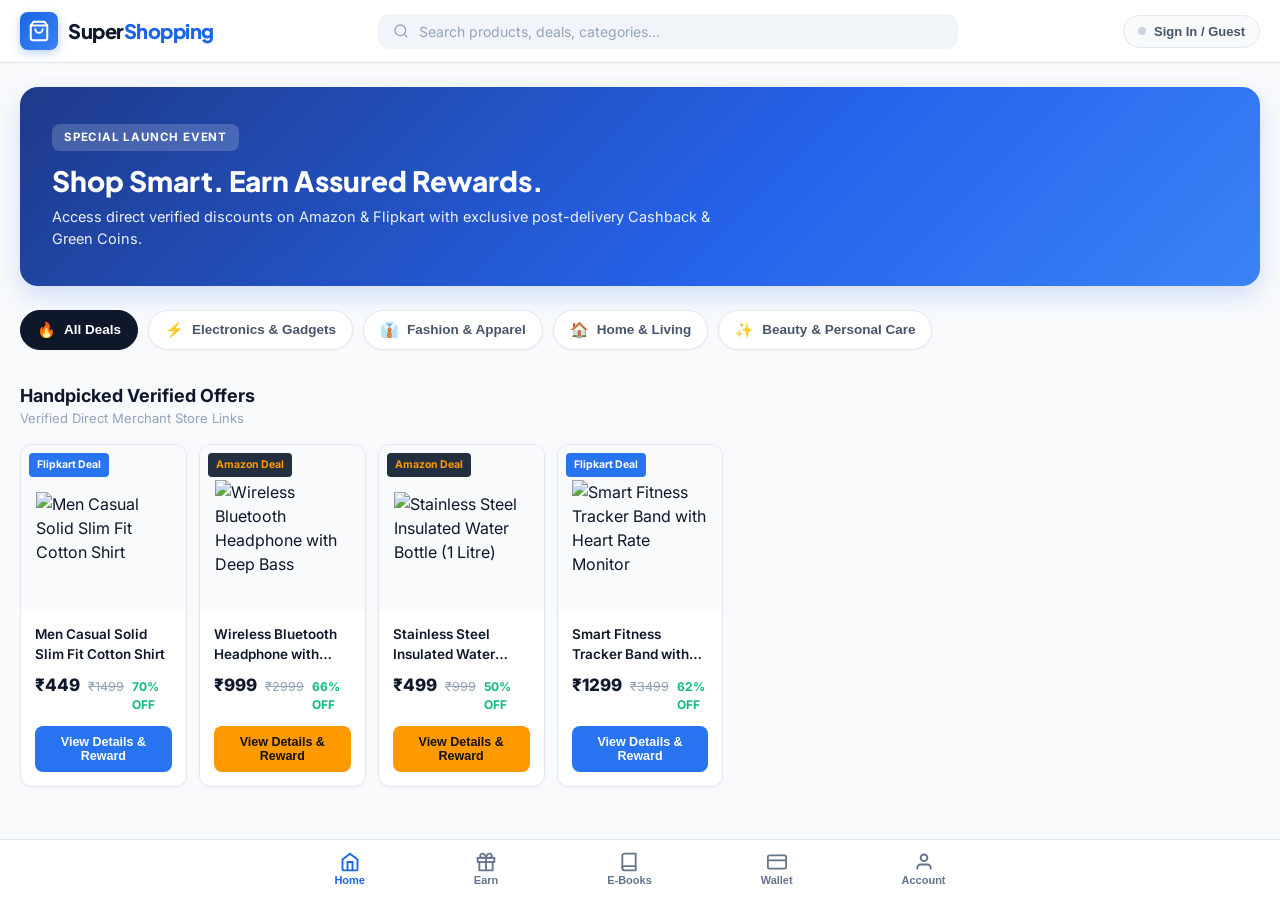
==== commit 71afa808: "Update index.html" ====
--- a/index.html
+++ b/index.html
@@ -10,7 +10,7 @@
   <link rel="preconnect" href="https://fonts.gstatic.com" crossorigin>
   <link href="https://fonts.googleapis.com/css2?family=Inter:wght@400;500;600;700;800&family=Plus+Jakarta+Sans:wght@700;800&display=swap" rel="stylesheet">
   
- <link rel="stylesheet" href="style.css?v=3.1" />
+  <link rel="stylesheet" href="style.css" />
 </head>
 <body>
 
@@ -78,7 +78,7 @@
             <div class="hero-text-content">
               <span class="hero-tag">Special Launch Event</span>
               <h1 class="hero-title">Shop Smart. Earn Assured Rewards.</h1>
-<p class="hero-desc">You get cashback and green coins when you shop through Super Shopping.</p>
+              <p class="hero-desc">Access direct verified discounts on Amazon & Flipkart with exclusive post-delivery Cashback & Green Coins.</p>
             </div>
           </div>
 
@@ -109,100 +109,11 @@
             </div>
           </div>
 
-          <!-- ==================== PRODUCT DETAIL VIEW (PDP SCREEN) ==================== -->
-      <section class="product-detail-view" id="productDetailView" style="display:none;">
-        <div class="content-container">
-          
-          <!-- Top Back Bar -->
-          <div class="pdp-top-bar">
-            <button type="button" class="btn-pdp-back" onclick="closeProductDetail()">
-              ← Back to Deals
-            </button>
-            <span class="pdp-share-icon" onclick="shareCurrentProduct()">🔗 Share</span>
-          </div>
-
-          <!-- PDP Content Layout -->
-          <div class="pdp-layout">
-            <!-- Left/Top: Product Main Showcase & Gallery -->
-            <div class="pdp-media-box">
-              <div class="pdp-main-image-wrap">
-                <img id="pdpMainImg" src="" alt="Product" />
-                <span class="pdp-verified-badge">Verified Deal</span>
-              </div>
-              <div class="pdp-rating-pill" id="pdpRatingBadge">
-                <span class="star">★</span> <span id="pdpRatingVal">4.2</span> | <span id="pdpReviewsCount">180 reviews</span>
-              </div>
-            </div>
-
-            <!-- Right/Bottom: Product Specs & Options -->
-            <div class="pdp-info-box">
-              <h2 class="pdp-product-title" id="pdpTitle">Product Title</h2>
-              
-              <div class="pdp-reward-pill">
-                🪙 Eligible for assured Cashback & Green Coins after delivery!
-              </div>
-
-              <!-- Select Size Section -->
-              <div class="pdp-section-block" id="pdpSizeSection">
-                <div class="pdp-section-header">
-                  <strong>Select Size</strong>
-                  <span class="pdp-sublink">Size Chart</span>
-                </div>
-                <div class="pdp-chips-row" id="pdpSizeChips">
-                  <button type="button" class="size-chip active">28</button>
-                  <button type="button" class="size-chip">30</button>
-                  <button type="button" class="size-chip">32</button>
-                  <button type="button" class="size-chip">34</button>
-                </div>
-              </div>
-
-              <!-- Select Color Section -->
-              <div class="pdp-section-block" id="pdpColorSection">
-                <div class="pdp-section-header">
-                  <strong>Select Color</strong>
-                </div>
-                <div class="pdp-colors-row" id="pdpColorChips">
-                  <span class="color-dot active" style="background: #111;" title="Black"></span>
-                  <span class="color-dot" style="background: #2563eb;" title="Blue"></span>
-                  <span class="color-dot" style="background: #64748b;" title="Grey"></span>
-                </div>
-              </div>
-
-              <!-- Product Details / Description -->
-              <div class="pdp-section-block">
-                <strong class="pdp-subheading">Product Details</strong>
-                <p class="pdp-description-text" id="pdpDescription">
-                  High quality genuine merchant product. Comes with official merchant return policy and standard delivery tracking.
-                </p>
-              </div>
-
-              <!-- Related Products Shelf -->
-              <div class="pdp-section-block pdp-related-block">
-                <strong class="pdp-subheading">Related Recommendations</strong>
-                <div class="pdp-related-grid" id="pdpRelatedGrid">
-                  <!-- Dynamic related items -->
-                </div>
-              </div>
-
-            </div>
-          </div>
-
-        </div>
-
-        <!-- Sticky Bottom Bar (Photo 2 Standard) -->
-        <div class="pdp-bottom-sticky">
-          <div class="pdp-sticky-container">
-            <div class="pdp-price-display">
-              <span class="pdp-price-label">Price</span>
-              <div class="pdp-price-values">
-                <strong class="pdp-curr-price" id="pdpBottomPrice">₹0</strong>
-                <span class="pdp-old-mrp" id="pdpBottomMrp">₹0</span>
-              </div>
-            </div>
-            <a href="#" target="_blank" rel="noopener noreferrer" class="btn-click-to-buy" id="pdpBuyButton">
-              Click to Buy ⚡
-            </a>
-          </div>
+          <!-- Fluid Responsive Product Grid -->
+          <div class="products-fluid-grid" id="productsFluidGrid">
+            <!-- Dynamically populated or clean zero-state via app.js -->
+          </div>
+
         </div>
       </section>
 
@@ -725,6 +636,6 @@
 
   </div> <!-- End Site Wrapper -->
 
-  <script src="app.js?v=9.0"></script>
+  <script src="app.js"></script>
 </body>
 </html>
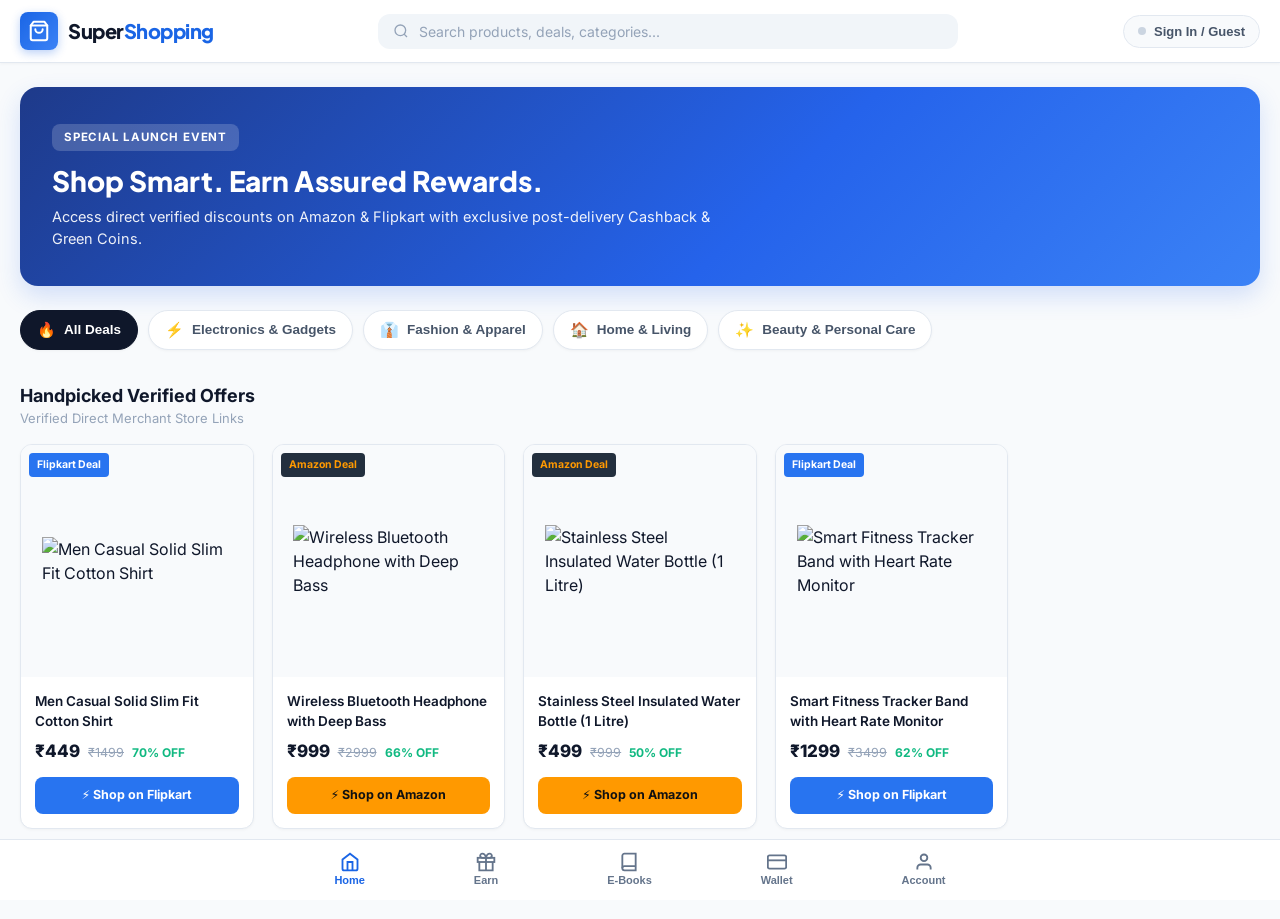
==== commit b05edf8f: "Update index.html" ====
--- a/index.html
+++ b/index.html
@@ -10,7 +10,7 @@
   <link rel="preconnect" href="https://fonts.gstatic.com" crossorigin>
   <link href="https://fonts.googleapis.com/css2?family=Inter:wght@400;500;600;700;800&family=Plus+Jakarta+Sans:wght@700;800&display=swap" rel="stylesheet">
   
-  <link rel="stylesheet" href="style.css" />
+ <link rel="stylesheet" href="style.css?v=3.1" />
 </head>
 <body>
 
--- a/style.css
+++ b/style.css
@@ -1298,467 +1298,38 @@
   background: #fff;
 }
 
-/* ==========================================================================
-   AUTO-ADAPTIVE FLUID ENGINE (LAPTOP, IPAD, SMARTPHONE AUTO-FIT)
-   ========================================================================== */
-
-/* Universal Fluid Grid: Screen ke hisaab se auto 2, 3, ya 4 columns banega */
-.products-fluid-grid {
-  display: grid;
-  grid-template-columns: repeat(auto-fill, minmax(155px, 1fr)) !important;
-  gap: 12px !important;
-  width: 100% !important;
-}
-
-/* SMARTPHONE & TABLET ADAPTATION */
+/* RESPONSIVE BREAKPOINTS (MOBILE PHONE FIX) */
 @media (max-width: 768px) {
-  .content-container {
-    padding: 0 10px !important;
-    width: 100% !important;
-    max-width: 100% !important;
+  .content-container { padding: 0 12px; }
+  .main-content { padding: 14px 0 85px 0; }
+
+  /* Header Clean Mobile Layout: No crowding */
+  .nav-container {
+    flex-wrap: wrap;
+    padding: 10px 14px;
+    gap: 8px;
   }
-  
-  .main-content {
-    padding: 10px 0 85px 0 !important;
+  .brand-block { order: 1; }
+  .nav-user-actions { order: 2; margin-left: auto; }
+  .nav-search-bar, .nav-title-bar {
+    order: 3;
+    width: 100%;
+    max-width: 100%;
+    margin-top: 4px;
   }
-
-  /* Header Fix: Logo aur Sign-in upar, Title/Search pure niche */
-  .nav-container {
-    display: flex !important;
-    flex-wrap: wrap !important;
-    padding: 8px 12px !important;
-    gap: 8px !important;
+  .nav-section-title {
+    font-size: 15px;
+    line-height: 1.2;
   }
-
-  .brand-block {
-    order: 1 !important;
-  }
-
-  .nav-user-actions {
-    order: 2 !important;
-    margin-left: auto !important;
-  }
-
-  .nav-search-bar, .nav-title-bar {
-    order: 3 !important;
-    width: 100% !important;
-    max-width: 100% !important;
-    margin-top: 4px !important;
-  }
-
-  .nav-section-title {
-    font-size: 14.5px !important;
-    line-height: 1.2 !important;
-  }
-
-  .brand-name {
-    font-size: 17px !important;
-  }
-
-  .user-auth-pill {
-    padding: 5px 10px !important;
-    font-size: 11px !important;
-  }
-
-  /* Mobile Banner & Form Cleanup */
-  .hero-banner-card {
-    padding: 16px 14px !important;
-    margin-bottom: 12px !important;
-  }
-
-  .hero-title {
-    font-size: 18px !important;
-  }
-
-  .hero-desc {
-    font-size: 12px !important;
-  }
-
-  .input-grid-row {
-    grid-template-columns: 1fr !important;
-    gap: 0 !important;
-  }
-
-  .reward-cards-dual {
-    grid-template-columns: 1fr !important;
-  }
-
-  .proof-capture-grid {
-    grid-template-columns: 1fr !important;
-  }
-}
-/* ==========================================================================
-   PRODUCT DETAIL VIEW (PDP) - PREMIUM E-COMMERCE STANDARD
-   ========================================================================== */
-.product-detail-view {
-  background: var(--bg-surface);
-  min-height: 100vh;
-  padding-bottom: 90px;
-  animation: fadeInPane 0.2s cubic-bezier(0.16, 1, 0.3, 1);
-}
-
-.pdp-top-bar {
-  display: flex;
-  justify-content: space-between;
-  align-items: center;
-  padding: 12px 0;
-  border-bottom: 1px solid var(--border-light);
-  margin-bottom: 16px;
-}
-
-.btn-pdp-back {
-  background: #f1f5f9;
-  border: 1px solid var(--border-light);
-  padding: 8px 14px;
-  border-radius: var(--radius-sm);
-  font-size: 13px;
-  font-weight: 700;
-  color: var(--text-primary);
-  cursor: pointer;
-  display: inline-flex;
-  align-items: center;
-  gap: 6px;
-}
-
-.btn-pdp-back:hover {
-  background: #e2e8f0;
-}
-
-.pdp-share-icon {
-  font-size: 13px;
-  font-weight: 600;
-  color: var(--text-secondary);
-  cursor: pointer;
-  padding: 6px 10px;
-  border-radius: var(--radius-sm);
-  background: #f8fafc;
-  border: 1px solid var(--border-light);
-}
-
-/* Two-column on Desktop / Single-column on Mobile */
-.pdp-layout {
-  display: grid;
-  grid-template-columns: 1fr 1.1fr;
-  gap: 28px;
-  align-items: start;
-}
-
-.pdp-media-box {
-  position: relative;
-  background: #f8fafc;
-  border-radius: var(--radius-md);
-  border: 1px solid var(--border-light);
-  padding: 16px;
-  display: flex;
-  flex-direction: column;
-  align-items: center;
-}
-
-.pdp-main-image-wrap {
-  width: 100%;
-  aspect-ratio: 1;
-  max-height: 420px;
-  display: flex;
-  align-items: center;
-  justify-content: center;
-  position: relative;
-}
-
-.pdp-main-image-wrap img {
-  max-width: 90%;
-  max-height: 90%;
-  object-fit: contain;
-}
-
-.pdp-verified-badge {
-  position: absolute;
-  top: 10px;
-  left: 10px;
-  background: rgba(16, 185, 129, 0.95);
-  color: #fff;
-  font-size: 11px;
-  font-weight: 700;
-  padding: 4px 10px;
-  border-radius: var(--radius-full);
-}
-
-.pdp-rating-pill {
-  margin-top: 12px;
-  background: #ffffff;
-  border: 1px solid var(--border-light);
-  padding: 6px 14px;
-  border-radius: var(--radius-full);
-  font-size: 12.5px;
-  font-weight: 700;
-  color: var(--text-primary);
-  display: inline-flex;
-  align-items: center;
-  gap: 4px;
-  box-shadow: var(--shadow-subtle);
-}
-
-.pdp-rating-pill .star {
-  color: #f59e0b;
-}
-
-.pdp-info-box {
-  display: flex;
-  flex-direction: column;
-}
-
-.pdp-product-title {
-  font-size: 20px;
-  font-weight: 700;
-  color: var(--text-primary);
-  line-height: 1.35;
-  margin-bottom: 12px;
-}
-
-.pdp-reward-pill {
-  background: var(--accent-green-light);
-  border: 1px solid rgba(16, 185, 129, 0.3);
-  color: #065f46;
-  padding: 10px 14px;
-  border-radius: var(--radius-sm);
-  font-size: 13px;
-  font-weight: 600;
-  margin-bottom: 18px;
-}
-
-.pdp-section-block {
-  margin-bottom: 18px;
-  padding-bottom: 16px;
-  border-bottom: 1px solid var(--border-light);
-}
-
-.pdp-section-header {
-  display: flex;
-  justify-content: space-between;
-  align-items: baseline;
-  margin-bottom: 10px;
-  font-size: 13.5px;
-  color: var(--text-primary);
-}
-
-.pdp-sublink {
-  font-size: 12px;
-  font-weight: 600;
-  color: var(--primary-blue);
-  cursor: pointer;
-}
-
-.pdp-subheading {
-  display: block;
-  font-size: 13.5px;
-  font-weight: 700;
-  color: var(--text-primary);
-  margin-bottom: 8px;
-}
-
-.pdp-description-text {
-  font-size: 13px;
-  color: var(--text-secondary);
-  line-height: 1.5;
-}
-
-/* Size Chips (Photo 2 Standard) */
-.pdp-chips-row {
-  display: flex;
-  gap: 10px;
-  flex-wrap: wrap;
-}
-
-.size-chip {
-  min-width: 48px;
-  height: 40px;
-  padding: 0 14px;
-  border-radius: var(--radius-sm);
-  border: 1.5px solid var(--border-light);
-  background: #ffffff;
-  font-family: inherit;
-  font-size: 13.5px;
-  font-weight: 700;
-  color: var(--text-primary);
-  cursor: pointer;
-  transition: all 0.15s ease;
-}
-
-.size-chip:hover {
-  border-color: #94a3b8;
-}
-
-.size-chip.active {
-  border-color: var(--primary-blue);
-  background: #eff6ff;
-  color: var(--primary-blue);
-}
-
-/* Color Dots */
-.pdp-colors-row {
-  display: flex;
-  gap: 12px;
-}
-
-.color-dot {
-  width: 30px;
-  height: 30px;
-  border-radius: 50%;
-  border: 2px solid transparent;
-  cursor: pointer;
-  box-shadow: 0 0 0 1px #cbd5e1;
-  transition: transform 0.15s ease, box-shadow 0.15s ease;
-}
-
-.color-dot.active {
-  transform: scale(1.1);
-  box-shadow: 0 0 0 2.5px var(--primary-blue);
-}
-
-/* Related Recommendations Shelf */
-.pdp-related-block {
-  border-bottom: none;
-}
-
-.pdp-related-grid {
-  display: grid;
-  grid-template-columns: repeat(auto-fill, minmax(130px, 1fr));
-  gap: 10px;
-  margin-top: 10px;
-}
-
-.related-mini-card {
-  background: #f8fafc;
-  border: 1px solid var(--border-light);
-  border-radius: var(--radius-sm);
-  padding: 8px;
-  cursor: pointer;
-  text-align: center;
-  transition: transform 0.15s;
-}
-
-.related-mini-card:hover {
-  transform: translateY(-2px);
-}
-
-.related-mini-card img {
-  width: 100%;
-  aspect-ratio: 1;
-  object-fit: contain;
-  margin-bottom: 6px;
-}
-
-.related-mini-title {
-  font-size: 11px;
-  font-weight: 600;
-  display: -webkit-box;
-  -webkit-line-clamp: 1;
-  -webkit-box-orient: vertical;
-  overflow: hidden;
-  color: var(--text-primary);
-}
-
-.related-mini-price {
-  font-size: 12px;
-  font-weight: 700;
-  color: var(--primary-blue);
-}
-
-/* Sticky Bottom Action Bar (Photo 2 Exact Match) */
-.pdp-bottom-sticky {
-  position: fixed;
-  bottom: 0;
-  left: 0;
-  width: 100%;
-  background: rgba(255, 255, 255, 0.98);
-  backdrop-filter: blur(8px);
-  border-top: 1px solid var(--border-light);
-  box-shadow: 0 -4px 16px rgba(0, 0, 0, 0.08);
-  z-index: 1000;
-  padding: 10px 16px;
-}
-
-.pdp-sticky-container {
-  max-width: 900px;
-  margin: 0 auto;
-  display: flex;
-  justify-content: space-between;
-  align-items: center;
-  gap: 16px;
-}
-
-.pdp-price-display {
-  display: flex;
-  flex-direction: column;
-}
-
-.pdp-price-label {
-  font-size: 11px;
-  text-transform: uppercase;
-  letter-spacing: 0.5px;
-  color: var(--text-muted);
-  font-weight: 700;
-}
-
-.pdp-price-values {
-  display: flex;
-  align-items: baseline;
-  gap: 8px;
-}
-
-.pdp-curr-price {
-  font-size: 22px;
-  font-weight: 800;
-  color: var(--text-primary);
-}
-
-.pdp-old-mrp {
-  font-size: 13px;
-  color: var(--text-muted);
-  text-decoration: line-through;
-}
-
-.btn-click-to-buy {
-  flex: 1;
-  max-width: 320px;
-  background: #ffcc00;
-  color: #111827;
-  border: none;
-  padding: 13px 20px;
-  border-radius: var(--radius-sm);
-  font-size: 15px;
-  font-weight: 800;
-  text-align: center;
-  text-decoration: none;
-  display: inline-flex;
-  align-items: center;
-  justify-content: center;
-  gap: 6px;
-  box-shadow: 0 4px 12px rgba(255, 204, 0, 0.4);
-  cursor: pointer;
-  transition: transform 0.15s ease, background 0.15s ease;
-}
-
-.btn-click-to-buy:hover {
-  background: #f5be00;
-}
-
-.btn-click-to-buy:active {
-  transform: scale(0.98);
-}
-
-/* Mobile Responsiveness for PDP */
-@media (max-width: 768px) {
-  .pdp-layout {
-    grid-template-columns: 1fr;
-    gap: 16px;
-  }
-  .pdp-product-title {
-    font-size: 17px;
-  }
-  .pdp-main-image-wrap {
-    max-height: 300px;
-  }
-  .btn-click-to-buy {
-    max-width: none;
-  }
-}
+  .brand-name { font-size: 18px; }
+  .user-auth-pill { padding: 5px 10px; font-size: 11.5px; }
+
+  /* Cards Spacing */
+  .hero-banner-card { padding: 20px 16px; margin-bottom: 16px; }
+  .hero-title { font-size: 20px; }
+  .hero-desc { font-size: 13px; }
+  .products-fluid-grid { grid-template-columns: repeat(2, 1fr); gap: 10px; }
+  .input-grid-row { grid-template-columns: 1fr; gap: 0; }
+  .reward-cards-dual { grid-template-columns: 1fr; }
+  .proof-capture-grid { grid-template-columns: 1fr; }
+}
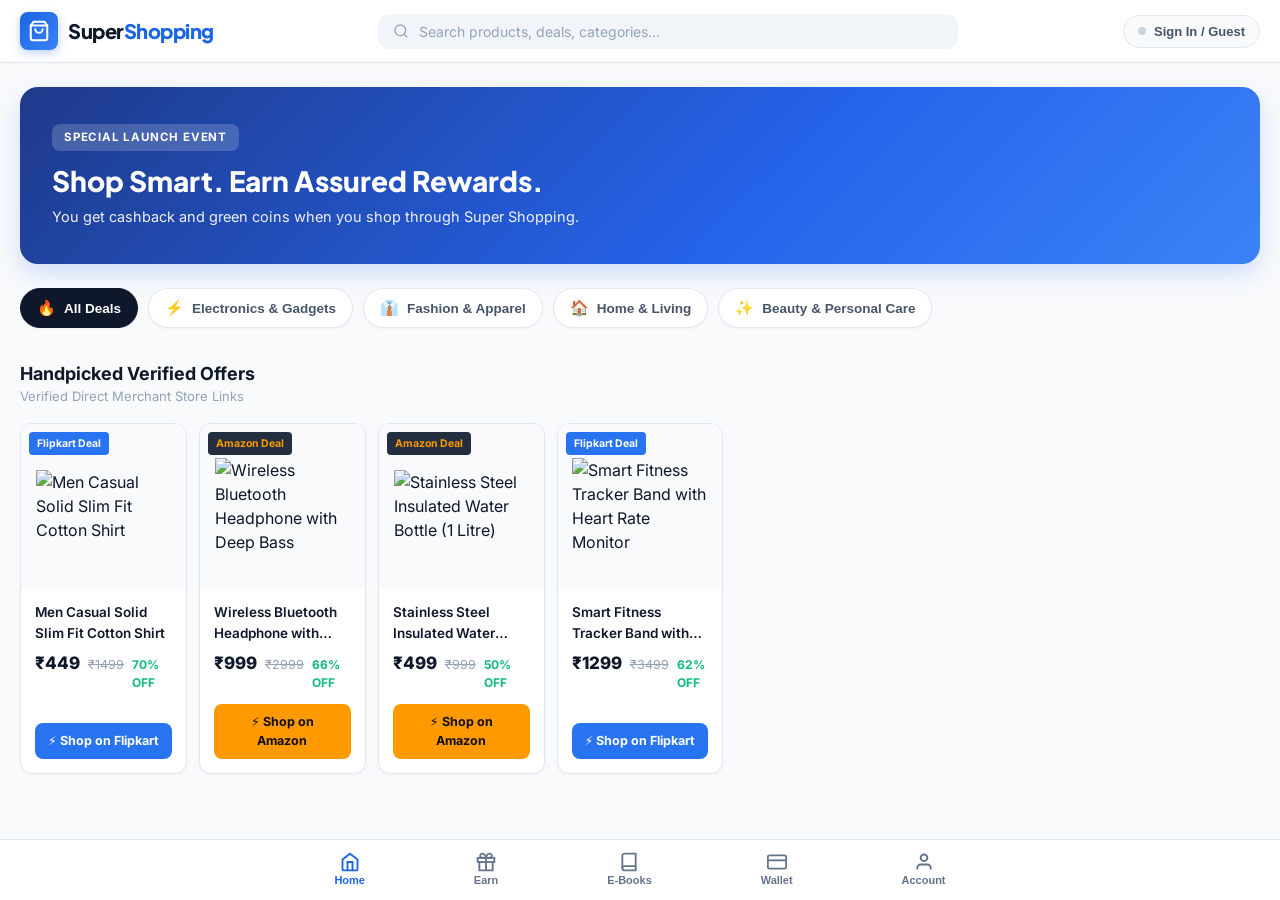
==== commit 26e255cb: "Update index.html" ====
--- a/index.html
+++ b/index.html
@@ -77,8 +77,8 @@
           <div class="hero-banner-card">
             <div class="hero-text-content">
               <span class="hero-tag">Special Launch Event</span>
-              <h1 class="hero-title">Shop Smart. Earn Assured Rewards.</h1>
-              <p class="hero-desc">Access direct verified discounts on Amazon & Flipkart with exclusive post-delivery Cashback & Green Coins.</p>
+             <h1 class="hero-title">Shop Smart. Earn Assured Rewards.</h1>
+             <p class="hero-desc">You get cashback and green coins when you shop through Super Shopping.</p>
             </div>
           </div>
 
--- a/style.css
+++ b/style.css
@@ -1298,38 +1298,92 @@
   background: #fff;
 }
 
-/* RESPONSIVE BREAKPOINTS (MOBILE PHONE FIX) */
+/* ==========================================================================
+   AUTO-ADAPTIVE FLUID ENGINE (LAPTOP, IPAD, SMARTPHONE AUTO-FIT)
+   ========================================================================== */
+
+/* Universal Fluid Grid: Screen ke hisaab se auto 2, 3, ya 4 columns banega */
+.products-fluid-grid {
+  display: grid;
+  grid-template-columns: repeat(auto-fill, minmax(155px, 1fr)) !important;
+  gap: 12px !important;
+  width: 100% !important;
+}
+
+/* SMARTPHONE & TABLET ADAPTATION */
 @media (max-width: 768px) {
-  .content-container { padding: 0 12px; }
-  .main-content { padding: 14px 0 85px 0; }
-
-  /* Header Clean Mobile Layout: No crowding */
+  .content-container {
+    padding: 0 10px !important;
+    width: 100% !important;
+    max-width: 100% !important;
+  }
+  
+  .main-content {
+    padding: 10px 0 85px 0 !important;
+  }
+
+  /* Header Fix: Logo aur Sign-in upar, Title/Search pure niche */
   .nav-container {
-    flex-wrap: wrap;
-    padding: 10px 14px;
-    gap: 8px;
-  }
-  .brand-block { order: 1; }
-  .nav-user-actions { order: 2; margin-left: auto; }
+    display: flex !important;
+    flex-wrap: wrap !important;
+    padding: 8px 12px !important;
+    gap: 8px !important;
+  }
+
+  .brand-block {
+    order: 1 !important;
+  }
+
+  .nav-user-actions {
+    order: 2 !important;
+    margin-left: auto !important;
+  }
+
   .nav-search-bar, .nav-title-bar {
-    order: 3;
-    width: 100%;
-    max-width: 100%;
-    margin-top: 4px;
-  }
+    order: 3 !important;
+    width: 100% !important;
+    max-width: 100% !important;
+    margin-top: 4px !important;
+  }
+
   .nav-section-title {
-    font-size: 15px;
-    line-height: 1.2;
-  }
-  .brand-name { font-size: 18px; }
-  .user-auth-pill { padding: 5px 10px; font-size: 11.5px; }
-
-  /* Cards Spacing */
-  .hero-banner-card { padding: 20px 16px; margin-bottom: 16px; }
-  .hero-title { font-size: 20px; }
-  .hero-desc { font-size: 13px; }
-  .products-fluid-grid { grid-template-columns: repeat(2, 1fr); gap: 10px; }
-  .input-grid-row { grid-template-columns: 1fr; gap: 0; }
-  .reward-cards-dual { grid-template-columns: 1fr; }
-  .proof-capture-grid { grid-template-columns: 1fr; }
-}
+    font-size: 14.5px !important;
+    line-height: 1.2 !important;
+  }
+
+  .brand-name {
+    font-size: 17px !important;
+  }
+
+  .user-auth-pill {
+    padding: 5px 10px !important;
+    font-size: 11px !important;
+  }
+
+  /* Mobile Banner & Form Cleanup */
+  .hero-banner-card {
+    padding: 16px 14px !important;
+    margin-bottom: 12px !important;
+  }
+
+  .hero-title {
+    font-size: 18px !important;
+  }
+
+  .hero-desc {
+    font-size: 12px !important;
+  }
+
+  .input-grid-row {
+    grid-template-columns: 1fr !important;
+    gap: 0 !important;
+  }
+
+  .reward-cards-dual {
+    grid-template-columns: 1fr !important;
+  }
+
+  .proof-capture-grid {
+    grid-template-columns: 1fr !important;
+  }
+}
